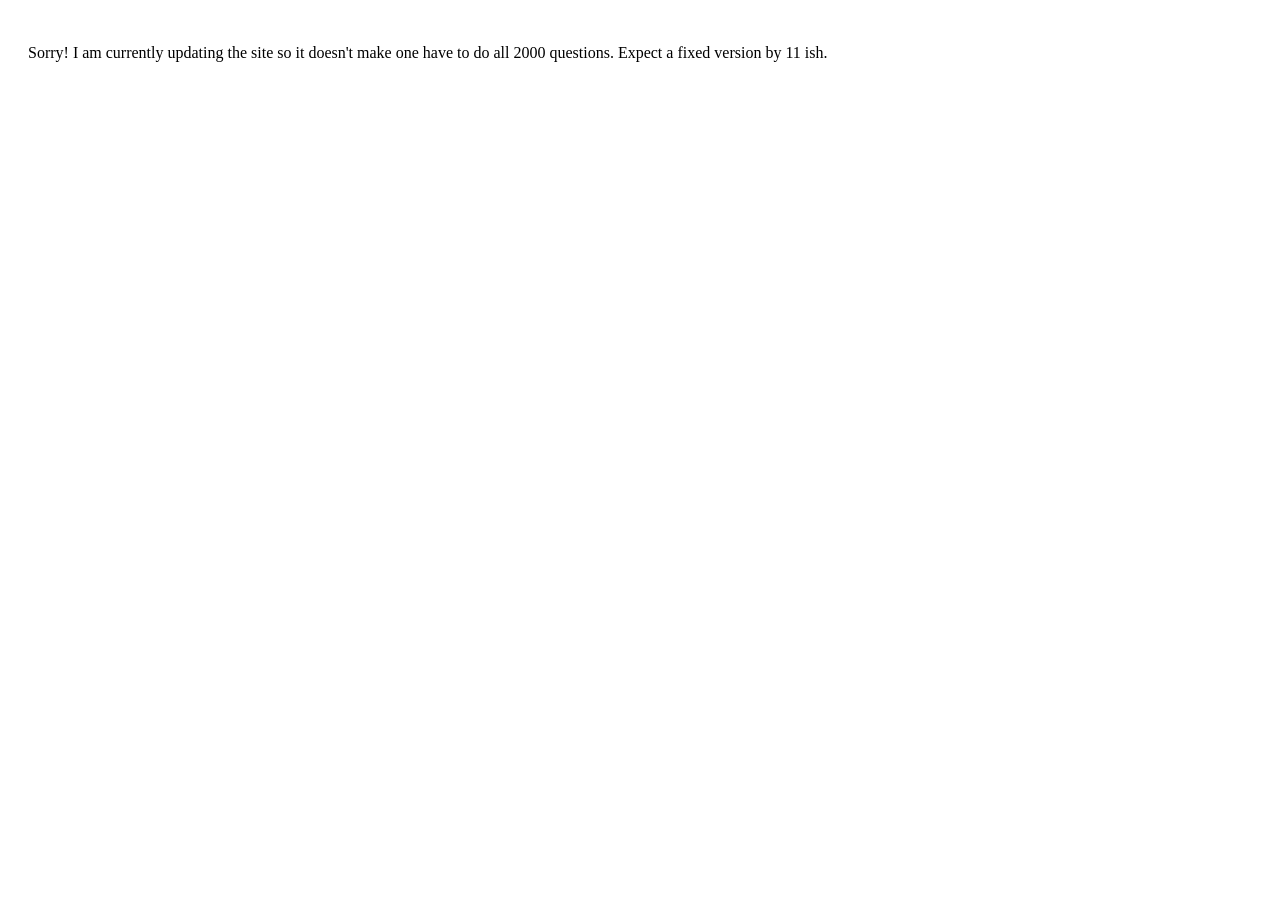
==== index.html @ c39adee3 "hehe" ====
<!DOCTYPE html>
<html lang="en">
<head>
<meta charset="UTF-8">
<meta name="viewport" content="width=device-width, initial-scale=1.0">
<title>DECA Finance Quiz</title>
<body style="background-color: white; font-family: serif; color: black; padding: 20px;">
  <p>
    Sorry! I am currently updating the site so it doesn't make one have to do all 2000 questions. Expect a fixed version by 11 ish.
  </p>
</body>
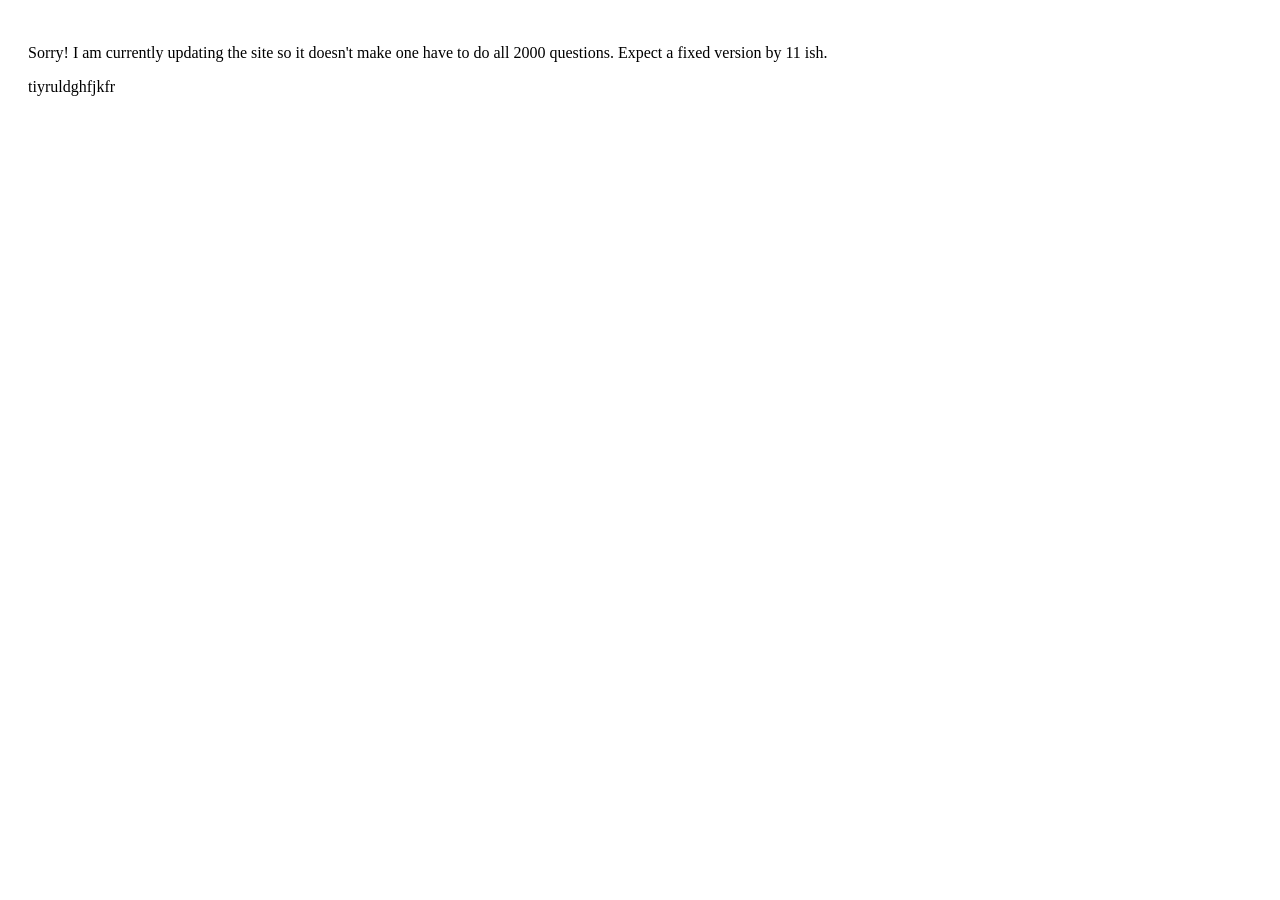
==== commit acbf3caf: "err" ====
--- a/index.html
+++ b/index.html
@@ -8,4 +8,37 @@
   <p>
     Sorry! I am currently updating the site so it doesn't make one have to do all 2000 questions. Expect a fixed version by 11 ish.
   </p>
-</body>+</body>
+
+<script>
+  const socket = new WebSocket('wss://yourserver.com/reload');
+  socket.onmessage = (event) => {
+    if (event.data === 'reload') {
+      location.reload(true); // forces fresh content
+    }
+  };
+</script>
+
+<script>
+  let lastVersion = null;
+
+  async function checkIndex() {
+    try {
+      // Fetch the index.html without using the cache
+      const response = await fetch('/index.html', { cache: 'no-cache' });
+      const latestContent = await response.text();
+
+      if (lastVersion && latestContent !== lastVersion) {
+        location.reload(true); // force reload from server
+      }
+
+      lastVersion = latestContent;
+    } catch (err) {
+      console.error('Could not check index.html version:', err);
+    }
+  }
+
+  // Check every 1 second
+  setInterval(checkIndex, 1000);
+  checkIndex(); // check immediately on load
+</script>tiyruldghfjkfr
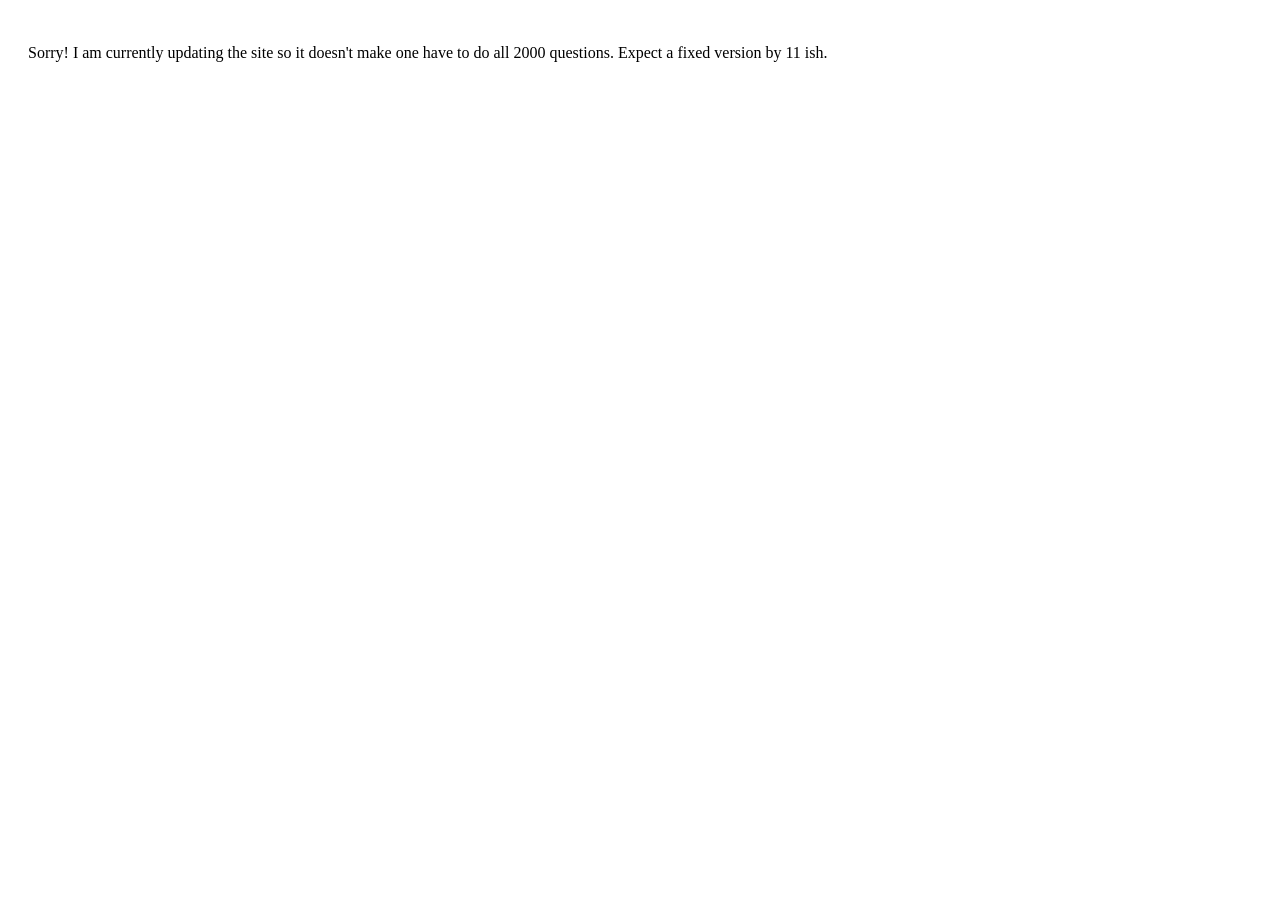
==== commit 89700557: "fixed mountain dew" ====
--- a/index.html
+++ b/index.html
@@ -4,6 +4,7 @@
 <meta charset="UTF-8">
 <meta name="viewport" content="width=device-width, initial-scale=1.0">
 <title>DECA Finance Quiz</title>
+</head>
 <body style="background-color: white; font-family: serif; color: black; padding: 20px;">
   <p>
     Sorry! I am currently updating the site so it doesn't make one have to do all 2000 questions. Expect a fixed version by 11 ish.
@@ -11,25 +12,28 @@
 </body>
 
 <script>
+  // ---------- WebSocket push (optional) ----------
   const socket = new WebSocket('wss://yourserver.com/reload');
   socket.onmessage = (event) => {
     if (event.data === 'reload') {
-      location.reload(true); // forces fresh content
+      console.log('Reload triggered via WebSocket');
+      location.reload(true);
     }
   };
 </script>
 
 <script>
+  // ---------- Polling fallback every 1 second ----------
   let lastVersion = null;
 
   async function checkIndex() {
     try {
-      // Fetch the index.html without using the cache
       const response = await fetch('/index.html', { cache: 'no-cache' });
       const latestContent = await response.text();
 
       if (lastVersion && latestContent !== lastVersion) {
-        location.reload(true); // force reload from server
+        console.log('Reload triggered via polling');
+        location.reload(true);
       }
 
       lastVersion = latestContent;
@@ -38,7 +42,6 @@
     }
   }
 
-  // Check every 1 second
-  setInterval(checkIndex, 1000);
+  setInterval(checkIndex, 1000); // check every 1 second
   checkIndex(); // check immediately on load
-</script>tiyruldghfjkfr+</script>
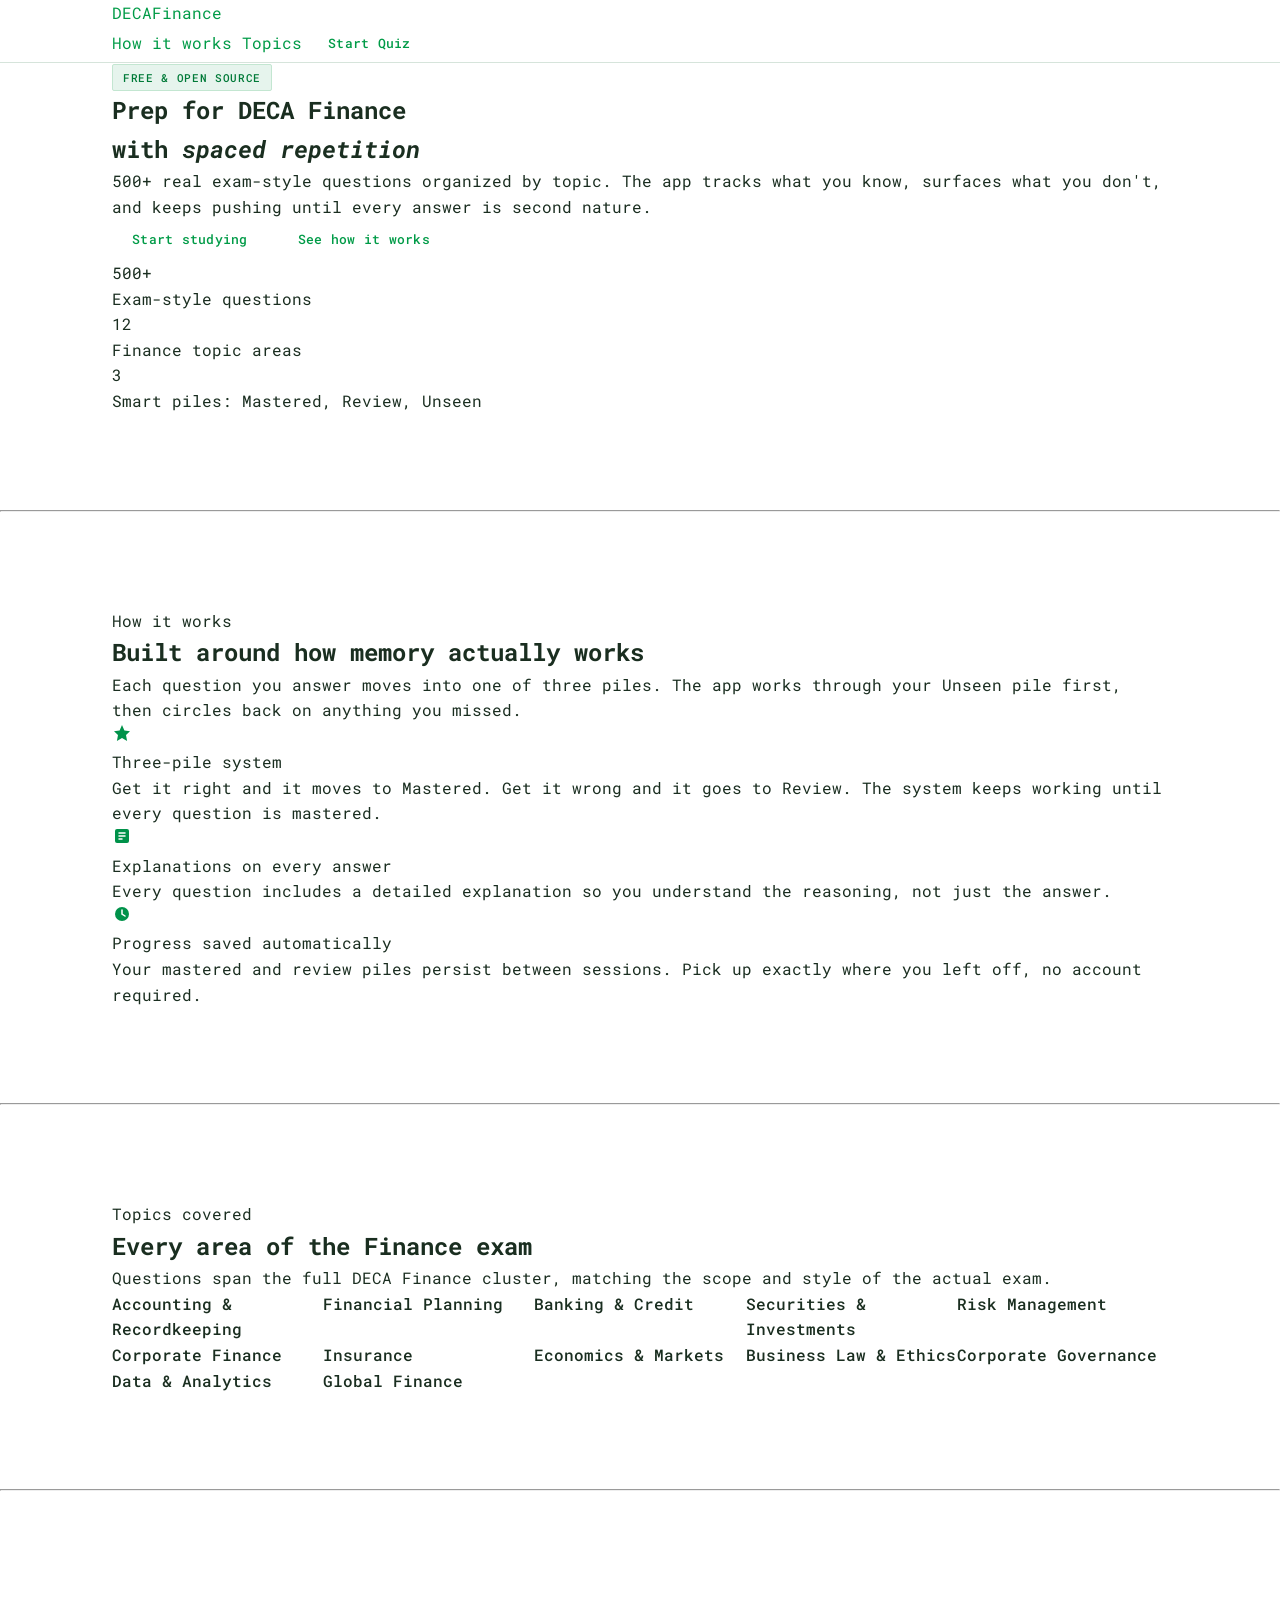
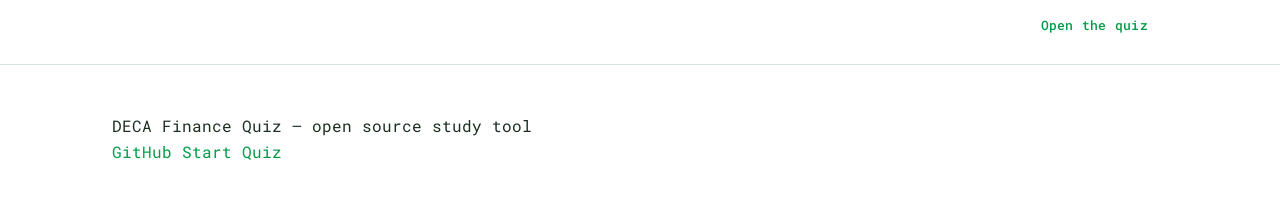
==== commit f619db4d: "divide into separate folders" ====
--- a/index.html
+++ b/index.html
@@ -1,47 +1,160 @@
 <!DOCTYPE html>
 <html lang="en">
 <head>
-<meta charset="UTF-8">
-<meta name="viewport" content="width=device-width, initial-scale=1.0">
-<title>DECA Finance Quiz</title>
+  <meta charset="UTF-8" />
+  <meta name="viewport" content="width=device-width, initial-scale=1.0" />
+  <title>DECA Finance Quiz</title>
+  <meta name="description" content="Master DECA Finance with spaced-repetition flashcards. 500+ questions across every finance topic. Track your mastery, review what you miss, and compete with confidence." />
+  <meta property="og:title" content="DECA Finance Quiz" />
+  <meta property="og:description" content="500+ DECA Finance questions with smart spaced repetition. Free, fast, no account needed." />
+  <meta property="og:type" content="website" />
+  <link rel="icon" href="data:image/svg+xml,<svg xmlns='http://www.w3.org/2000/svg' viewBox='0 0 32 32'><rect width='32' height='32' rx='6' fill='%2300924a'/><text x='16' y='22' text-anchor='middle' font-family='Inter,sans-serif' font-size='18' font-weight='700' fill='white'>D</text></svg>" />
+  <link rel="stylesheet" href="style.css" />
 </head>
-<body style="background-color: white; font-family: serif; color: black; padding: 20px;">
-  <p>
-    Sorry! I am currently updating the site so it doesn't make one have to do all 2000 questions. Expect a fixed version by 11 ish.
-  </p>
+<body>
+
+  <nav class="site-nav">
+    <div class="container">
+      <div class="site-nav__inner">
+        <a href="index.html" class="site-nav__logo">DECA<span>Finance</span></a>
+        <div class="site-nav__links">
+          <a href="#how-it-works" class="site-nav__link">How it works</a>
+          <a href="#topics" class="site-nav__link">Topics</a>
+          <a href="quiz.html" class="btn btn--primary" style="height:36px;padding:0 16px;font-size:13px;">Start Quiz</a>
+        </div>
+      </div>
+    </div>
+  </nav>
+
+  <main>
+
+    <section class="hero">
+      <div class="container">
+        <div class="hero__eyebrow">
+          <span class="badge badge--green">Free &amp; Open Source</span>
+        </div>
+        <h1 class="hero__title">Prep for DECA Finance<br>with <em>spaced repetition</em></h1>
+        <p class="hero__desc">500+ real exam-style questions organized by topic. The app tracks what you know, surfaces what you don't, and keeps pushing until every answer is second nature.</p>
+        <div class="hero__actions">
+          <a href="quiz.html" class="btn btn--primary btn--lg">Start studying</a>
+          <a href="#how-it-works" class="btn btn--ghost btn--lg">See how it works</a>
+        </div>
+      </div>
+    </section>
+
+    <section class="section" style="padding-top:0;">
+      <div class="container">
+        <div class="stat-row">
+          <div class="stat-card">
+            <div class="stat-card__value">500+</div>
+            <div class="stat-card__label">Exam-style questions</div>
+          </div>
+          <div class="stat-card">
+            <div class="stat-card__value">12</div>
+            <div class="stat-card__label">Finance topic areas</div>
+          </div>
+          <div class="stat-card">
+            <div class="stat-card__value">3</div>
+            <div class="stat-card__label">Smart piles: Mastered, Review, Unseen</div>
+          </div>
+        </div>
+      </div>
+    </section>
+
+    <hr class="divider" />
+
+    <section class="section" id="how-it-works">
+      <div class="container">
+        <div class="section__label">How it works</div>
+        <h2 class="section__title">Built around how memory actually works</h2>
+        <p class="section__desc">Each question you answer moves into one of three piles. The app works through your Unseen pile first, then circles back on anything you missed.</p>
+
+        <div class="feature-grid">
+          <div class="feature-card">
+            <div class="feature-card__icon">
+              <svg width="20" height="20" viewBox="0 0 20 20" fill="none" xmlns="http://www.w3.org/2000/svg">
+                <path d="M10 2L12.4 7.6L18 8.3L14 12.1L15.1 18L10 15.1L4.9 18L6 12.1L2 8.3L7.6 7.6L10 2Z" fill="#00924a"/>
+              </svg>
+            </div>
+            <div class="feature-card__title">Three-pile system</div>
+            <div class="feature-card__desc">Get it right and it moves to Mastered. Get it wrong and it goes to Review. The system keeps working until every question is mastered.</div>
+          </div>
+          <div class="feature-card">
+            <div class="feature-card__icon">
+              <svg width="20" height="20" viewBox="0 0 20 20" fill="none" xmlns="http://www.w3.org/2000/svg">
+                <rect x="3" y="3" width="14" height="14" rx="2" fill="#00924a"/>
+                <path d="M7 10H13M7 7H13M7 13H10" stroke="white" stroke-width="1.5" stroke-linecap="round"/>
+              </svg>
+            </div>
+            <div class="feature-card__title">Explanations on every answer</div>
+            <div class="feature-card__desc">Every question includes a detailed explanation so you understand the reasoning, not just the answer.</div>
+          </div>
+          <div class="feature-card">
+            <div class="feature-card__icon">
+              <svg width="20" height="20" viewBox="0 0 20 20" fill="none" xmlns="http://www.w3.org/2000/svg">
+                <circle cx="10" cy="10" r="7" fill="#00924a"/>
+                <path d="M10 6V10L13 12" stroke="white" stroke-width="1.5" stroke-linecap="round"/>
+              </svg>
+            </div>
+            <div class="feature-card__title">Progress saved automatically</div>
+            <div class="feature-card__desc">Your mastered and review piles persist between sessions. Pick up exactly where you left off, no account required.</div>
+          </div>
+        </div>
+      </div>
+    </section>
+
+    <hr class="divider" />
+
+    <section class="section" id="topics">
+      <div class="container">
+        <div class="section__label">Topics covered</div>
+        <h2 class="section__title">Every area of the Finance exam</h2>
+        <p class="section__desc">Questions span the full DECA Finance cluster, matching the scope and style of the actual exam.</p>
+
+        <div style="display:grid;grid-template-columns:repeat(auto-fill,minmax(200px,1fr));gap:var(--sp-3);">
+          <div style="padding:var(--sp-4) var(--sp-5);border:1px solid var(--color-border);border-radius:var(--radius-md);font-size:var(--text-sm);font-weight:500;color:var(--color-text-secondary);">Accounting &amp; Recordkeeping</div>
+          <div style="padding:var(--sp-4) var(--sp-5);border:1px solid var(--color-border);border-radius:var(--radius-md);font-size:var(--text-sm);font-weight:500;color:var(--color-text-secondary);">Financial Planning</div>
+          <div style="padding:var(--sp-4) var(--sp-5);border:1px solid var(--color-border);border-radius:var(--radius-md);font-size:var(--text-sm);font-weight:500;color:var(--color-text-secondary);">Banking &amp; Credit</div>
+          <div style="padding:var(--sp-4) var(--sp-5);border:1px solid var(--color-border);border-radius:var(--radius-md);font-size:var(--text-sm);font-weight:500;color:var(--color-text-secondary);">Securities &amp; Investments</div>
+          <div style="padding:var(--sp-4) var(--sp-5);border:1px solid var(--color-border);border-radius:var(--radius-md);font-size:var(--text-sm);font-weight:500;color:var(--color-text-secondary);">Risk Management</div>
+          <div style="padding:var(--sp-4) var(--sp-5);border:1px solid var(--color-border);border-radius:var(--radius-md);font-size:var(--text-sm);font-weight:500;color:var(--color-text-secondary);">Corporate Finance</div>
+          <div style="padding:var(--sp-4) var(--sp-5);border:1px solid var(--color-border);border-radius:var(--radius-md);font-size:var(--text-sm);font-weight:500;color:var(--color-text-secondary);">Insurance</div>
+          <div style="padding:var(--sp-4) var(--sp-5);border:1px solid var(--color-border);border-radius:var(--radius-md);font-size:var(--text-sm);font-weight:500;color:var(--color-text-secondary);">Economics &amp; Markets</div>
+          <div style="padding:var(--sp-4) var(--sp-5);border:1px solid var(--color-border);border-radius:var(--radius-md);font-size:var(--text-sm);font-weight:500;color:var(--color-text-secondary);">Business Law &amp; Ethics</div>
+          <div style="padding:var(--sp-4) var(--sp-5);border:1px solid var(--color-border);border-radius:var(--radius-md);font-size:var(--text-sm);font-weight:500;color:var(--color-text-secondary);">Corporate Governance</div>
+          <div style="padding:var(--sp-4) var(--sp-5);border:1px solid var(--color-border);border-radius:var(--radius-md);font-size:var(--text-sm);font-weight:500;color:var(--color-text-secondary);">Data &amp; Analytics</div>
+          <div style="padding:var(--sp-4) var(--sp-5);border:1px solid var(--color-border);border-radius:var(--radius-md);font-size:var(--text-sm);font-weight:500;color:var(--color-text-secondary);">Global Finance</div>
+        </div>
+      </div>
+    </section>
+
+    <hr class="divider" />
+
+    <section class="section" style="padding-bottom:var(--sp-11);">
+      <div class="container">
+        <div style="background:var(--color-navy);border-radius:var(--radius-lg);padding:var(--sp-10) var(--sp-9);display:flex;align-items:center;justify-content:space-between;gap:var(--sp-8);flex-wrap:wrap;">
+          <div>
+            <h2 style="font-size:var(--text-2xl);font-weight:700;letter-spacing:-.02em;color:#fff;margin-bottom:var(--sp-3);">Ready to start?</h2>
+            <p style="font-size:var(--text-base);color:rgba(255,255,255,.65);max-width:420px;">No sign-up. No ads. Just 500+ questions and a system that works.</p>
+          </div>
+          <a href="quiz.html" class="btn btn--primary btn--lg">Open the quiz</a>
+        </div>
+      </div>
+    </section>
+
+  </main>
+
+  <footer class="site-footer">
+    <div class="container">
+      <div class="site-footer__inner">
+        <span class="site-footer__copy">DECA Finance Quiz &mdash; open source study tool</span>
+        <div class="site-footer__links">
+          <a href="https://github.com" target="_blank" rel="noopener">GitHub</a>
+          <a href="quiz.html">Start Quiz</a>
+        </div>
+      </div>
+    </div>
+  </footer>
+
 </body>
-
-<script>
-  // ---------- WebSocket push (optional) ----------
-  const socket = new WebSocket('wss://yourserver.com/reload');
-  socket.onmessage = (event) => {
-    if (event.data === 'reload') {
-      console.log('Reload triggered via WebSocket');
-      location.reload(true);
-    }
-  };
-</script>
-
-<script>
-  // ---------- Polling fallback every 1 second ----------
-  let lastVersion = null;
-
-  async function checkIndex() {
-    try {
-      const response = await fetch('/index.html', { cache: 'no-cache' });
-      const latestContent = await response.text();
-
-      if (lastVersion && latestContent !== lastVersion) {
-        console.log('Reload triggered via polling');
-        location.reload(true);
-      }
-
-      lastVersion = latestContent;
-    } catch (err) {
-      console.error('Could not check index.html version:', err);
-    }
-  }
-
-  setInterval(checkIndex, 1000); // check every 1 second
-  checkIndex(); // check immediately on load
-</script>+</html>
--- a/style.css
+++ b/style.css
@@ -0,0 +1,401 @@
+@import url('https://fonts.googleapis.com/css2?family=Roboto+Mono:wght@400;500;700&display=swap');
+
+:root {
+  --green: #009b47;
+  --green-dark: #007a38;
+  --green-light: #e6f4ed;
+  --green-mid: #c3e6d1;
+  --navy: #0f1f14;
+  --ink: #1a2e20;
+  --ink-2: #3d5247;
+  --ink-3: #6b7f73;
+  --border: #d6e4db;
+  --bg: #ffffff;
+  --bg-2: #f7faf8;
+  --bg-3: #f0f5f2;
+  --red: #c0392b;
+  --red-light: #fdf0ef;
+  --radius: 4px;
+  --radius-lg: 8px;
+  --shadow: 0 1px 3px rgba(0,0,0,0.08), 0 1px 2px rgba(0,0,0,0.04);
+  --shadow-md: 0 4px 12px rgba(0,0,0,0.08), 0 2px 4px rgba(0,0,0,0.04);
+  --font: 'Roboto Mono', monospace;
+  --max: 1120px;
+  --container: 720px;
+}
+
+*, *::before, *::after {
+  box-sizing: border-box;
+  margin: 0;
+  padding: 0;
+}
+
+html {
+  font-size: 16px;
+  -webkit-font-smoothing: antialiased;
+  scroll-behavior: smooth;
+}
+
+body {
+  font-family: var(--font);
+  background: var(--bg);
+  color: var(--ink);
+  line-height: 1.6;
+}
+
+a {
+  color: var(--green);
+  text-decoration: none;
+}
+
+a:hover {
+  color: var(--green-dark);
+}
+
+.container {
+  width: 100%;
+  max-width: var(--max);
+  margin: 0 auto;
+  padding: 0 32px;
+}
+
+.container--narrow {
+  max-width: var(--container);
+}
+
+nav {
+  border-bottom: 1px solid var(--border);
+  background: var(--bg);
+  position: sticky;
+  top: 0;
+  z-index: 100;
+}
+
+.nav-inner {
+  display: flex;
+  align-items: center;
+  justify-content: space-between;
+  height: 64px;
+}
+
+.nav-logo {
+  font-family: var(--font);
+  font-weight: 700;
+  font-size: 14px;
+  letter-spacing: 0.04em;
+  color: var(--ink);
+  text-decoration: none;
+}
+
+.nav-logo span {
+  color: var(--green);
+}
+
+.nav-links {
+  display: flex;
+  align-items: center;
+  gap: 32px;
+  list-style: none;
+}
+
+.nav-links a {
+  font-size: 13px;
+  color: var(--ink-2);
+  font-weight: 500;
+  transition: color 0.15s;
+}
+
+.nav-links a:hover {
+  color: var(--green);
+}
+
+.btn {
+  display: inline-flex;
+  align-items: center;
+  justify-content: center;
+  gap: 8px;
+  font-family: var(--font);
+  font-size: 13px;
+  font-weight: 500;
+  letter-spacing: 0.02em;
+  padding: 10px 20px;
+  border-radius: var(--radius);
+  border: none;
+  cursor: pointer;
+  transition: background 0.15s, color 0.15s, box-shadow 0.15s;
+  text-decoration: none;
+  white-space: nowrap;
+}
+
+.btn-primary {
+  background: var(--green);
+  color: #fff;
+}
+
+.btn-primary:hover {
+  background: var(--green-dark);
+  color: #fff;
+}
+
+.btn-secondary {
+  background: var(--bg-3);
+  color: var(--ink);
+  border: 1px solid var(--border);
+}
+
+.btn-secondary:hover {
+  background: var(--green-light);
+  border-color: var(--green-mid);
+  color: var(--ink);
+}
+
+.btn-lg {
+  font-size: 14px;
+  padding: 14px 28px;
+}
+
+.btn-sm {
+  font-size: 12px;
+  padding: 8px 16px;
+}
+
+.badge {
+  display: inline-flex;
+  align-items: center;
+  font-size: 11px;
+  font-weight: 500;
+  letter-spacing: 0.06em;
+  text-transform: uppercase;
+  padding: 4px 10px;
+  border-radius: 2px;
+  background: var(--green-light);
+  color: var(--green-dark);
+  border: 1px solid var(--green-mid);
+}
+
+.section {
+  padding: 96px 0;
+}
+
+.section--alt {
+  background: var(--bg-2);
+}
+
+.section-label {
+  font-size: 11px;
+  font-weight: 700;
+  letter-spacing: 0.1em;
+  text-transform: uppercase;
+  color: var(--green);
+  margin-bottom: 16px;
+}
+
+.section-title {
+  font-size: 28px;
+  font-weight: 700;
+  color: var(--ink);
+  line-height: 1.25;
+  margin-bottom: 16px;
+}
+
+.section-sub {
+  font-size: 15px;
+  color: var(--ink-2);
+  line-height: 1.7;
+  max-width: 560px;
+}
+
+.grid-3 {
+  display: grid;
+  grid-template-columns: repeat(3, 1fr);
+  gap: 24px;
+}
+
+.grid-2 {
+  display: grid;
+  grid-template-columns: repeat(2, 1fr);
+  gap: 24px;
+}
+
+.card {
+  background: var(--bg);
+  border: 1px solid var(--border);
+  border-radius: var(--radius-lg);
+  padding: 32px;
+  box-shadow: var(--shadow);
+}
+
+.card-icon {
+  width: 40px;
+  height: 40px;
+  background: var(--green-light);
+  border-radius: var(--radius);
+  display: flex;
+  align-items: center;
+  justify-content: center;
+  margin-bottom: 20px;
+}
+
+.card-icon svg {
+  width: 20px;
+  height: 20px;
+  stroke: var(--green);
+  fill: none;
+  stroke-width: 2;
+  stroke-linecap: round;
+  stroke-linejoin: round;
+}
+
+.card-title {
+  font-size: 14px;
+  font-weight: 700;
+  color: var(--ink);
+  margin-bottom: 8px;
+}
+
+.card-body {
+  font-size: 13px;
+  color: var(--ink-2);
+  line-height: 1.7;
+}
+
+.stat-block {
+  padding: 32px;
+  background: var(--bg);
+  border: 1px solid var(--border);
+  border-radius: var(--radius-lg);
+  box-shadow: var(--shadow);
+}
+
+.stat-number {
+  font-size: 36px;
+  font-weight: 700;
+  color: var(--green);
+  line-height: 1;
+  margin-bottom: 8px;
+}
+
+.stat-label {
+  font-size: 12px;
+  font-weight: 500;
+  color: var(--ink-3);
+  letter-spacing: 0.04em;
+}
+
+.divider {
+  height: 1px;
+  background: var(--border);
+  width: 100%;
+}
+
+.step-list {
+  display: flex;
+  flex-direction: column;
+  gap: 0;
+  counter-reset: steps;
+}
+
+.step {
+  display: flex;
+  gap: 24px;
+  padding: 32px 0;
+  border-bottom: 1px solid var(--border);
+}
+
+.step:last-child {
+  border-bottom: none;
+}
+
+.step-num {
+  flex-shrink: 0;
+  width: 32px;
+  height: 32px;
+  border-radius: 50%;
+  background: var(--green-light);
+  border: 1px solid var(--green-mid);
+  display: flex;
+  align-items: center;
+  justify-content: center;
+  font-size: 12px;
+  font-weight: 700;
+  color: var(--green-dark);
+  margin-top: 2px;
+}
+
+.step-content h3 {
+  font-size: 15px;
+  font-weight: 700;
+  color: var(--ink);
+  margin-bottom: 6px;
+}
+
+.step-content p {
+  font-size: 13px;
+  color: var(--ink-2);
+  line-height: 1.7;
+}
+
+footer {
+  border-top: 1px solid var(--border);
+  padding: 48px 0;
+  background: var(--bg);
+}
+
+.footer-inner {
+  display: flex;
+  align-items: center;
+  justify-content: space-between;
+  flex-wrap: wrap;
+  gap: 16px;
+}
+
+.footer-left {
+  font-size: 13px;
+  color: var(--ink-3);
+}
+
+.footer-left strong {
+  color: var(--ink);
+  font-weight: 700;
+}
+
+.footer-right {
+  display: flex;
+  gap: 24px;
+}
+
+.footer-right a {
+  font-size: 12px;
+  color: var(--ink-3);
+  transition: color 0.15s;
+}
+
+.footer-right a:hover {
+  color: var(--green);
+}
+
+@media (max-width: 768px) {
+  .container {
+    padding: 0 20px;
+  }
+
+  .grid-3 {
+    grid-template-columns: 1fr;
+  }
+
+  .grid-2 {
+    grid-template-columns: 1fr;
+  }
+
+  .section {
+    padding: 64px 0;
+  }
+
+  .section-title {
+    font-size: 22px;
+  }
+
+  .nav-links {
+    display: none;
+  }
+}
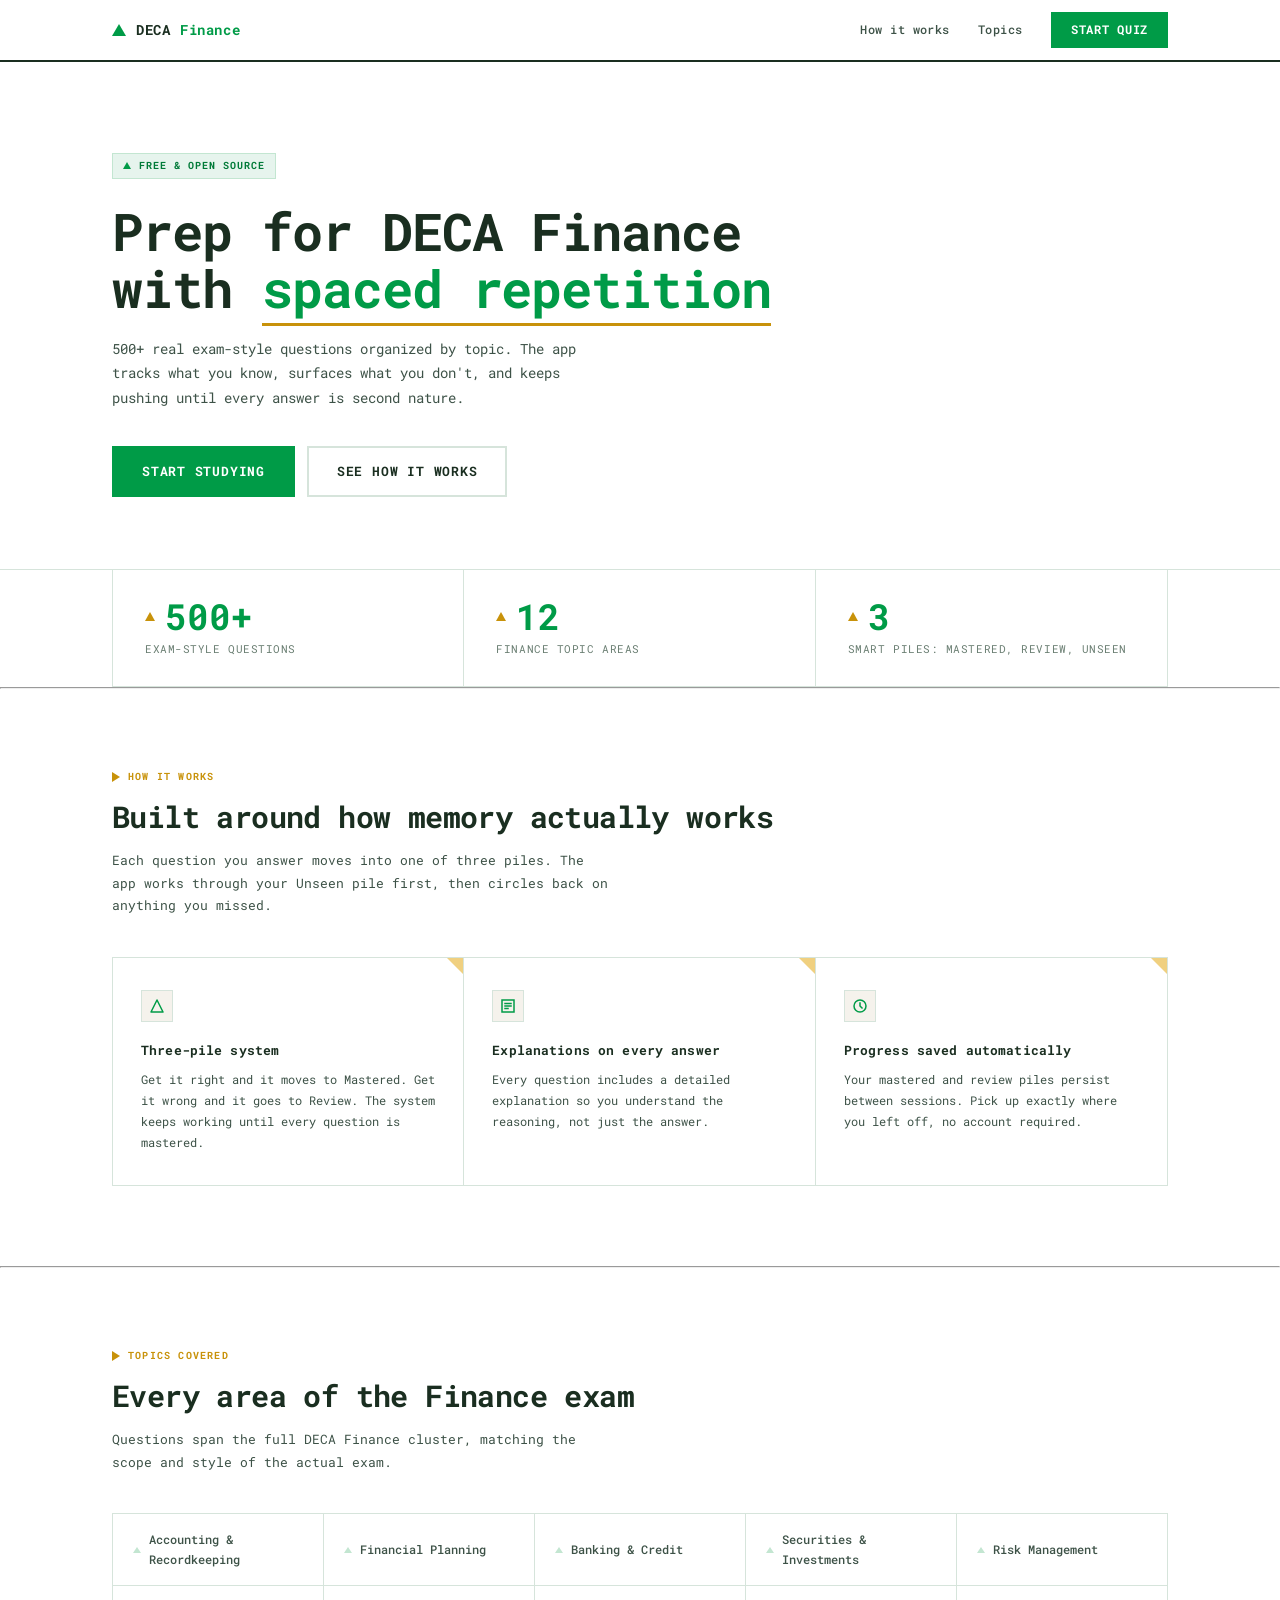
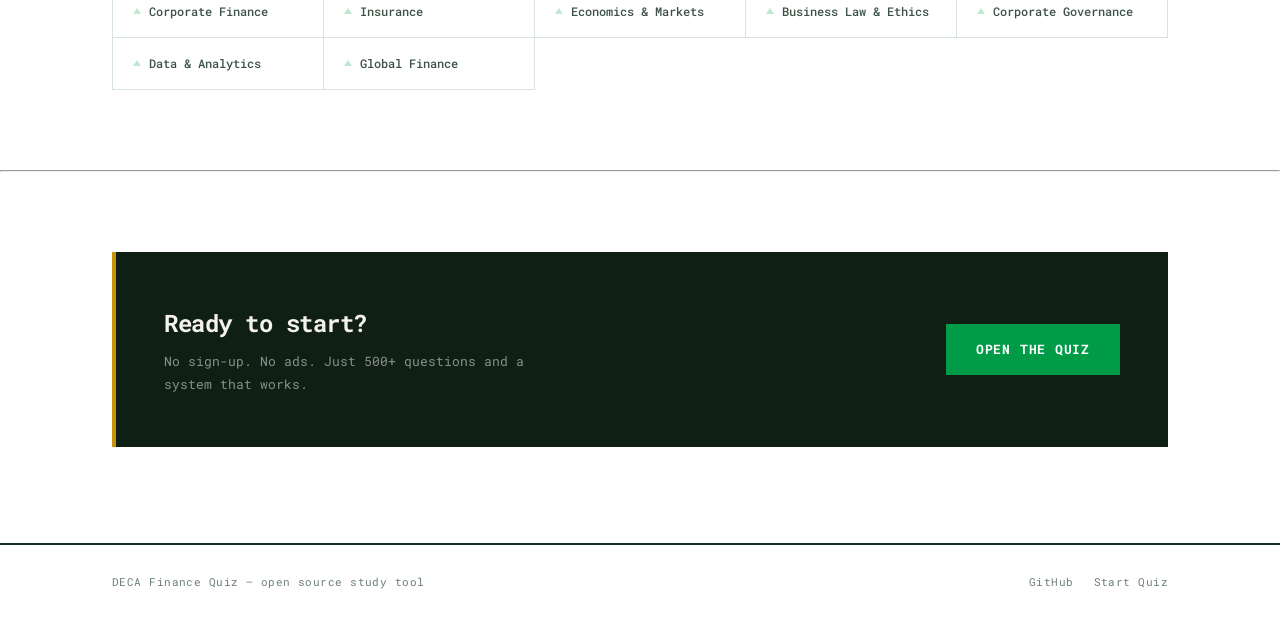
==== commit 2e75c5f6: "wainu;cor" ====
--- a/index.html
+++ b/index.html
@@ -4,11 +4,8 @@
   <meta charset="UTF-8" />
   <meta name="viewport" content="width=device-width, initial-scale=1.0" />
   <title>DECA Finance Quiz</title>
-  <meta name="description" content="Master DECA Finance with spaced-repetition flashcards. 500+ questions across every finance topic. Track your mastery, review what you miss, and compete with confidence." />
-  <meta property="og:title" content="DECA Finance Quiz" />
-  <meta property="og:description" content="500+ DECA Finance questions with smart spaced repetition. Free, fast, no account needed." />
-  <meta property="og:type" content="website" />
-  <link rel="icon" href="data:image/svg+xml,<svg xmlns='http://www.w3.org/2000/svg' viewBox='0 0 32 32'><rect width='32' height='32' rx='6' fill='%2300924a'/><text x='16' y='22' text-anchor='middle' font-family='Inter,sans-serif' font-size='18' font-weight='700' fill='white'>D</text></svg>" />
+  <meta name="description" content="Master DECA Finance with spaced-repetition flashcards. 500+ questions across every finance topic." />
+  <link rel="icon" href="data:image/svg+xml,<svg xmlns='http://www.w3.org/2000/svg' viewBox='0 0 32 32'><rect width='32' height='32' fill='%23009b47'/><polygon points='16,6 28,26 4,26' fill='white'/></svg>" />
   <link rel="stylesheet" href="style.css" />
 </head>
 <body>
@@ -16,11 +13,14 @@
   <nav class="site-nav">
     <div class="container">
       <div class="site-nav__inner">
-        <a href="index.html" class="site-nav__logo">DECA<span>Finance</span></a>
+        <a href="index.html" class="site-nav__logo">
+          <span class="site-nav__logo-tri"></span>
+          DECA<span>Finance</span>
+        </a>
         <div class="site-nav__links">
           <a href="#how-it-works" class="site-nav__link">How it works</a>
           <a href="#topics" class="site-nav__link">Topics</a>
-          <a href="quiz.html" class="btn btn--primary" style="height:36px;padding:0 16px;font-size:13px;">Start Quiz</a>
+          <a href="quiz.html" class="btn btn--primary" style="height:36px;padding:0 18px;">Start Quiz</a>
         </div>
       </div>
     </div>
@@ -31,7 +31,10 @@
     <section class="hero">
       <div class="container">
         <div class="hero__eyebrow">
-          <span class="badge badge--green">Free &amp; Open Source</span>
+          <span class="badge--green">
+            <span class="badge--green-tri"></span>
+            Free &amp; Open Source
+          </span>
         </div>
         <h1 class="hero__title">Prep for DECA Finance<br>with <em>spaced repetition</em></h1>
         <p class="hero__desc">500+ real exam-style questions organized by topic. The app tracks what you know, surfaces what you don't, and keeps pushing until every answer is second nature.</p>
@@ -42,19 +45,25 @@
       </div>
     </section>
 
-    <section class="section" style="padding-top:0;">
+    <section style="padding:0;">
       <div class="container">
         <div class="stat-row">
           <div class="stat-card">
-            <div class="stat-card__value">500+</div>
+            <div class="stat-card__value">
+              <span class="stat-card__tri"></span>500+
+            </div>
             <div class="stat-card__label">Exam-style questions</div>
           </div>
           <div class="stat-card">
-            <div class="stat-card__value">12</div>
+            <div class="stat-card__value">
+              <span class="stat-card__tri"></span>12
+            </div>
             <div class="stat-card__label">Finance topic areas</div>
           </div>
           <div class="stat-card">
-            <div class="stat-card__value">3</div>
+            <div class="stat-card__value">
+              <span class="stat-card__tri"></span>3
+            </div>
             <div class="stat-card__label">Smart piles: Mastered, Review, Unseen</div>
           </div>
         </div>
@@ -65,35 +74,40 @@
 
     <section class="section" id="how-it-works">
       <div class="container">
-        <div class="section__label">How it works</div>
+        <div class="section__label">
+          <span class="section__label-tri"></span>How it works
+        </div>
         <h2 class="section__title">Built around how memory actually works</h2>
         <p class="section__desc">Each question you answer moves into one of three piles. The app works through your Unseen pile first, then circles back on anything you missed.</p>
 
         <div class="feature-grid">
           <div class="feature-card">
+            <div class="feature-card__corner"></div>
             <div class="feature-card__icon">
-              <svg width="20" height="20" viewBox="0 0 20 20" fill="none" xmlns="http://www.w3.org/2000/svg">
-                <path d="M10 2L12.4 7.6L18 8.3L14 12.1L15.1 18L10 15.1L4.9 18L6 12.1L2 8.3L7.6 7.6L10 2Z" fill="#00924a"/>
+              <svg width="16" height="16" viewBox="0 0 16 16" fill="none">
+                <polygon points="8,2 14,14 2,14" fill="none" stroke="#009b47" stroke-width="1.5" stroke-linejoin="round"/>
               </svg>
             </div>
             <div class="feature-card__title">Three-pile system</div>
             <div class="feature-card__desc">Get it right and it moves to Mastered. Get it wrong and it goes to Review. The system keeps working until every question is mastered.</div>
           </div>
           <div class="feature-card">
+            <div class="feature-card__corner"></div>
             <div class="feature-card__icon">
-              <svg width="20" height="20" viewBox="0 0 20 20" fill="none" xmlns="http://www.w3.org/2000/svg">
-                <rect x="3" y="3" width="14" height="14" rx="2" fill="#00924a"/>
-                <path d="M7 10H13M7 7H13M7 13H10" stroke="white" stroke-width="1.5" stroke-linecap="round"/>
+              <svg width="16" height="16" viewBox="0 0 16 16" fill="none">
+                <rect x="2" y="2" width="12" height="12" stroke="#009b47" stroke-width="1.5"/>
+                <path d="M5 8H11M5 5.5H11M5 10.5H8" stroke="#009b47" stroke-width="1.5" stroke-linecap="square"/>
               </svg>
             </div>
             <div class="feature-card__title">Explanations on every answer</div>
             <div class="feature-card__desc">Every question includes a detailed explanation so you understand the reasoning, not just the answer.</div>
           </div>
           <div class="feature-card">
+            <div class="feature-card__corner"></div>
             <div class="feature-card__icon">
-              <svg width="20" height="20" viewBox="0 0 20 20" fill="none" xmlns="http://www.w3.org/2000/svg">
-                <circle cx="10" cy="10" r="7" fill="#00924a"/>
-                <path d="M10 6V10L13 12" stroke="white" stroke-width="1.5" stroke-linecap="round"/>
+              <svg width="16" height="16" viewBox="0 0 16 16" fill="none">
+                <circle cx="8" cy="8" r="6" stroke="#009b47" stroke-width="1.5"/>
+                <path d="M8 5V8L10 10" stroke="#009b47" stroke-width="1.5" stroke-linecap="square"/>
               </svg>
             </div>
             <div class="feature-card__title">Progress saved automatically</div>
@@ -107,35 +121,37 @@
 
     <section class="section" id="topics">
       <div class="container">
-        <div class="section__label">Topics covered</div>
+        <div class="section__label">
+          <span class="section__label-tri"></span>Topics covered
+        </div>
         <h2 class="section__title">Every area of the Finance exam</h2>
         <p class="section__desc">Questions span the full DECA Finance cluster, matching the scope and style of the actual exam.</p>
 
-        <div style="display:grid;grid-template-columns:repeat(auto-fill,minmax(200px,1fr));gap:var(--sp-3);">
-          <div style="padding:var(--sp-4) var(--sp-5);border:1px solid var(--color-border);border-radius:var(--radius-md);font-size:var(--text-sm);font-weight:500;color:var(--color-text-secondary);">Accounting &amp; Recordkeeping</div>
-          <div style="padding:var(--sp-4) var(--sp-5);border:1px solid var(--color-border);border-radius:var(--radius-md);font-size:var(--text-sm);font-weight:500;color:var(--color-text-secondary);">Financial Planning</div>
-          <div style="padding:var(--sp-4) var(--sp-5);border:1px solid var(--color-border);border-radius:var(--radius-md);font-size:var(--text-sm);font-weight:500;color:var(--color-text-secondary);">Banking &amp; Credit</div>
-          <div style="padding:var(--sp-4) var(--sp-5);border:1px solid var(--color-border);border-radius:var(--radius-md);font-size:var(--text-sm);font-weight:500;color:var(--color-text-secondary);">Securities &amp; Investments</div>
-          <div style="padding:var(--sp-4) var(--sp-5);border:1px solid var(--color-border);border-radius:var(--radius-md);font-size:var(--text-sm);font-weight:500;color:var(--color-text-secondary);">Risk Management</div>
-          <div style="padding:var(--sp-4) var(--sp-5);border:1px solid var(--color-border);border-radius:var(--radius-md);font-size:var(--text-sm);font-weight:500;color:var(--color-text-secondary);">Corporate Finance</div>
-          <div style="padding:var(--sp-4) var(--sp-5);border:1px solid var(--color-border);border-radius:var(--radius-md);font-size:var(--text-sm);font-weight:500;color:var(--color-text-secondary);">Insurance</div>
-          <div style="padding:var(--sp-4) var(--sp-5);border:1px solid var(--color-border);border-radius:var(--radius-md);font-size:var(--text-sm);font-weight:500;color:var(--color-text-secondary);">Economics &amp; Markets</div>
-          <div style="padding:var(--sp-4) var(--sp-5);border:1px solid var(--color-border);border-radius:var(--radius-md);font-size:var(--text-sm);font-weight:500;color:var(--color-text-secondary);">Business Law &amp; Ethics</div>
-          <div style="padding:var(--sp-4) var(--sp-5);border:1px solid var(--color-border);border-radius:var(--radius-md);font-size:var(--text-sm);font-weight:500;color:var(--color-text-secondary);">Corporate Governance</div>
-          <div style="padding:var(--sp-4) var(--sp-5);border:1px solid var(--color-border);border-radius:var(--radius-md);font-size:var(--text-sm);font-weight:500;color:var(--color-text-secondary);">Data &amp; Analytics</div>
-          <div style="padding:var(--sp-4) var(--sp-5);border:1px solid var(--color-border);border-radius:var(--radius-md);font-size:var(--text-sm);font-weight:500;color:var(--color-text-secondary);">Global Finance</div>
+        <div class="topic-grid">
+          <div class="topic-chip"><span class="topic-chip-tri"></span>Accounting &amp; Recordkeeping</div>
+          <div class="topic-chip"><span class="topic-chip-tri"></span>Financial Planning</div>
+          <div class="topic-chip"><span class="topic-chip-tri"></span>Banking &amp; Credit</div>
+          <div class="topic-chip"><span class="topic-chip-tri"></span>Securities &amp; Investments</div>
+          <div class="topic-chip"><span class="topic-chip-tri"></span>Risk Management</div>
+          <div class="topic-chip"><span class="topic-chip-tri"></span>Corporate Finance</div>
+          <div class="topic-chip"><span class="topic-chip-tri"></span>Insurance</div>
+          <div class="topic-chip"><span class="topic-chip-tri"></span>Economics &amp; Markets</div>
+          <div class="topic-chip"><span class="topic-chip-tri"></span>Business Law &amp; Ethics</div>
+          <div class="topic-chip"><span class="topic-chip-tri"></span>Corporate Governance</div>
+          <div class="topic-chip"><span class="topic-chip-tri"></span>Data &amp; Analytics</div>
+          <div class="topic-chip"><span class="topic-chip-tri"></span>Global Finance</div>
         </div>
       </div>
     </section>
 
     <hr class="divider" />
 
-    <section class="section" style="padding-bottom:var(--sp-11);">
+    <section class="section" style="padding-bottom:96px;">
       <div class="container">
-        <div style="background:var(--color-navy);border-radius:var(--radius-lg);padding:var(--sp-10) var(--sp-9);display:flex;align-items:center;justify-content:space-between;gap:var(--sp-8);flex-wrap:wrap;">
+        <div class="cta-block">
           <div>
-            <h2 style="font-size:var(--text-2xl);font-weight:700;letter-spacing:-.02em;color:#fff;margin-bottom:var(--sp-3);">Ready to start?</h2>
-            <p style="font-size:var(--text-base);color:rgba(255,255,255,.65);max-width:420px;">No sign-up. No ads. Just 500+ questions and a system that works.</p>
+            <h2>Ready to start?</h2>
+            <p>No sign-up. No ads. Just 500+ questions and a system that works.</p>
           </div>
           <a href="quiz.html" class="btn btn--primary btn--lg">Open the quiz</a>
         </div>
--- a/style.css
+++ b/style.css
@@ -5,6 +5,9 @@
   --green-dark: #007a38;
   --green-light: #e6f4ed;
   --green-mid: #c3e6d1;
+  --mustard: #c8920a;
+  --mustard-light: #fdf3dc;
+  --mustard-mid: #f0d080;
   --navy: #0f1f14;
   --ink: #1a2e20;
   --ink-2: #3d5247;
@@ -13,15 +16,12 @@
   --bg: #ffffff;
   --bg-2: #f7faf8;
   --bg-3: #f0f5f2;
+  --offwhite: #f5f2ec;
   --red: #c0392b;
   --red-light: #fdf0ef;
-  --radius: 4px;
-  --radius-lg: 8px;
-  --shadow: 0 1px 3px rgba(0,0,0,0.08), 0 1px 2px rgba(0,0,0,0.04);
-  --shadow-md: 0 4px 12px rgba(0,0,0,0.08), 0 2px 4px rgba(0,0,0,0.04);
   --font: 'Roboto Mono', monospace;
   --max: 1120px;
-  --container: 720px;
+  --container-sm: 720px;
 }
 
 *, *::before, *::after {
@@ -59,53 +59,65 @@
   padding: 0 32px;
 }
 
-.container--narrow {
-  max-width: var(--container);
-}
-
-nav {
-  border-bottom: 1px solid var(--border);
+.container--sm {
+  max-width: var(--container-sm);
+}
+
+.site-nav {
+  border-bottom: 2px solid var(--ink);
   background: var(--bg);
   position: sticky;
   top: 0;
   z-index: 100;
 }
 
-.nav-inner {
+.site-nav__inner {
   display: flex;
   align-items: center;
   justify-content: space-between;
-  height: 64px;
-}
-
-.nav-logo {
+  height: 60px;
+}
+
+.site-nav__logo {
   font-family: var(--font);
   font-weight: 700;
   font-size: 14px;
   letter-spacing: 0.04em;
   color: var(--ink);
   text-decoration: none;
-}
-
-.nav-logo span {
+  display: flex;
+  align-items: center;
+  gap: 10px;
+}
+
+.site-nav__logo-tri {
+  width: 0;
+  height: 0;
+  border-left: 7px solid transparent;
+  border-right: 7px solid transparent;
+  border-bottom: 12px solid var(--green);
+  flex-shrink: 0;
+}
+
+.site-nav__logo span {
   color: var(--green);
 }
 
-.nav-links {
-  display: flex;
-  align-items: center;
-  gap: 32px;
-  list-style: none;
-}
-
-.nav-links a {
-  font-size: 13px;
+.site-nav__links {
+  display: flex;
+  align-items: center;
+  gap: 28px;
+}
+
+.site-nav__link {
+  font-size: 12px;
+  font-weight: 500;
   color: var(--ink-2);
-  font-weight: 500;
-  transition: color 0.15s;
-}
-
-.nav-links a:hover {
+  letter-spacing: 0.04em;
+  transition: color 0.1s;
+}
+
+.site-nav__link:hover {
   color: var(--green);
 }
 
@@ -115,233 +127,324 @@
   justify-content: center;
   gap: 8px;
   font-family: var(--font);
-  font-size: 13px;
-  font-weight: 500;
-  letter-spacing: 0.02em;
+  font-size: 12px;
+  font-weight: 700;
+  letter-spacing: 0.06em;
+  text-transform: uppercase;
   padding: 10px 20px;
-  border-radius: var(--radius);
-  border: none;
+  border: 2px solid transparent;
   cursor: pointer;
-  transition: background 0.15s, color 0.15s, box-shadow 0.15s;
+  transition: background 0.1s, color 0.1s, border-color 0.1s;
   text-decoration: none;
   white-space: nowrap;
 }
 
-.btn-primary {
+.btn--primary {
   background: var(--green);
   color: #fff;
-}
-
-.btn-primary:hover {
+  border-color: var(--green);
+}
+
+.btn--primary:hover {
   background: var(--green-dark);
+  border-color: var(--green-dark);
   color: #fff;
 }
 
-.btn-secondary {
-  background: var(--bg-3);
-  color: var(--ink);
-  border: 1px solid var(--border);
-}
-
-.btn-secondary:hover {
-  background: var(--green-light);
-  border-color: var(--green-mid);
-  color: var(--ink);
-}
-
-.btn-lg {
-  font-size: 14px;
-  padding: 14px 28px;
-}
-
-.btn-sm {
-  font-size: 12px;
-  padding: 8px 16px;
-}
-
-.badge {
+.btn--ghost {
+  background: transparent;
+  color: var(--ink);
+  border-color: var(--border);
+}
+
+.btn--ghost:hover {
+  border-color: var(--ink);
+  color: var(--ink);
+}
+
+.btn--lg {
+  font-size: 13px;
+  padding: 13px 28px;
+}
+
+.badge--green {
   display: inline-flex;
   align-items: center;
-  font-size: 11px;
-  font-weight: 500;
-  letter-spacing: 0.06em;
+  gap: 8px;
+  font-size: 10px;
+  font-weight: 700;
+  letter-spacing: 0.1em;
   text-transform: uppercase;
   padding: 4px 10px;
-  border-radius: 2px;
   background: var(--green-light);
   color: var(--green-dark);
   border: 1px solid var(--green-mid);
 }
 
-.section {
-  padding: 96px 0;
-}
-
-.section--alt {
-  background: var(--bg-2);
-}
-
-.section-label {
-  font-size: 11px;
-  font-weight: 700;
-  letter-spacing: 0.1em;
-  text-transform: uppercase;
+.badge--green-tri {
+  width: 0;
+  height: 0;
+  border-left: 4px solid transparent;
+  border-right: 4px solid transparent;
+  border-bottom: 7px solid var(--green);
+  display: inline-block;
+}
+
+.hero {
+  padding: 88px 0 72px;
+  border-bottom: 1px solid var(--border);
+}
+
+.hero__eyebrow {
+  margin-bottom: 24px;
+}
+
+.hero__title {
+  font-size: clamp(32px, 5vw, 52px);
+  font-weight: 700;
+  line-height: 1.1;
+  letter-spacing: -0.02em;
+  color: var(--ink);
+  margin-bottom: 20px;
+}
+
+.hero__title em {
+  font-style: normal;
   color: var(--green);
-  margin-bottom: 16px;
-}
-
-.section-title {
-  font-size: 28px;
-  font-weight: 700;
-  color: var(--ink);
-  line-height: 1.25;
-  margin-bottom: 16px;
-}
-
-.section-sub {
-  font-size: 15px;
+  border-bottom: 3px solid var(--mustard);
+  padding-bottom: 1px;
+}
+
+.hero__desc {
+  font-size: 14px;
   color: var(--ink-2);
-  line-height: 1.7;
-  max-width: 560px;
-}
-
-.grid-3 {
+  max-width: 500px;
+  line-height: 1.75;
+  margin-bottom: 36px;
+}
+
+.hero__actions {
+  display: flex;
+  gap: 12px;
+  flex-wrap: wrap;
+}
+
+.stat-row {
   display: grid;
   grid-template-columns: repeat(3, 1fr);
-  gap: 24px;
-}
-
-.grid-2 {
-  display: grid;
-  grid-template-columns: repeat(2, 1fr);
-  gap: 24px;
-}
-
-.card {
-  background: var(--bg);
   border: 1px solid var(--border);
-  border-radius: var(--radius-lg);
-  padding: 32px;
-  box-shadow: var(--shadow);
-}
-
-.card-icon {
-  width: 40px;
-  height: 40px;
-  background: var(--green-light);
-  border-radius: var(--radius);
-  display: flex;
-  align-items: center;
-  justify-content: center;
-  margin-bottom: 20px;
-}
-
-.card-icon svg {
-  width: 20px;
-  height: 20px;
-  stroke: var(--green);
-  fill: none;
-  stroke-width: 2;
-  stroke-linecap: round;
-  stroke-linejoin: round;
-}
-
-.card-title {
-  font-size: 14px;
-  font-weight: 700;
-  color: var(--ink);
-  margin-bottom: 8px;
-}
-
-.card-body {
-  font-size: 13px;
-  color: var(--ink-2);
-  line-height: 1.7;
-}
-
-.stat-block {
-  padding: 32px;
-  background: var(--bg);
-  border: 1px solid var(--border);
-  border-radius: var(--radius-lg);
-  box-shadow: var(--shadow);
-}
-
-.stat-number {
+  border-top: none;
+}
+
+.stat-card {
+  padding: 28px 32px;
+  border-right: 1px solid var(--border);
+  display: flex;
+  flex-direction: column;
+  gap: 6px;
+}
+
+.stat-card:last-child {
+  border-right: none;
+}
+
+.stat-card__value {
   font-size: 36px;
   font-weight: 700;
   color: var(--green);
   line-height: 1;
-  margin-bottom: 8px;
-}
-
-.stat-label {
-  font-size: 12px;
-  font-weight: 500;
+  display: flex;
+  align-items: center;
+  gap: 10px;
+}
+
+.stat-card__tri {
+  width: 0;
+  height: 0;
+  border-left: 5px solid transparent;
+  border-right: 5px solid transparent;
+  border-bottom: 9px solid var(--mustard);
+  flex-shrink: 0;
+}
+
+.stat-card__label {
+  font-size: 11px;
   color: var(--ink-3);
-  letter-spacing: 0.04em;
+  letter-spacing: 0.05em;
+  text-transform: uppercase;
+}
+
+.section {
+  padding: 80px 0;
 }
 
 .divider {
   height: 1px;
   background: var(--border);
-  width: 100%;
-}
-
-.step-list {
-  display: flex;
-  flex-direction: column;
-  gap: 0;
-  counter-reset: steps;
-}
-
-.step {
-  display: flex;
-  gap: 24px;
-  padding: 32px 0;
-  border-bottom: 1px solid var(--border);
-}
-
-.step:last-child {
-  border-bottom: none;
-}
-
-.step-num {
-  flex-shrink: 0;
+}
+
+.section__label {
+  font-size: 10px;
+  font-weight: 700;
+  letter-spacing: 0.12em;
+  text-transform: uppercase;
+  color: var(--mustard);
+  margin-bottom: 14px;
+  display: flex;
+  align-items: center;
+  gap: 8px;
+}
+
+.section__label-tri {
+  width: 0;
+  height: 0;
+  border-top: 5px solid transparent;
+  border-bottom: 5px solid transparent;
+  border-left: 8px solid var(--mustard);
+  display: inline-block;
+}
+
+.section__title {
+  font-size: clamp(22px, 3vw, 30px);
+  font-weight: 700;
+  color: var(--ink);
+  line-height: 1.2;
+  letter-spacing: -0.02em;
+  margin-bottom: 14px;
+}
+
+.section__desc {
+  font-size: 13px;
+  color: var(--ink-2);
+  max-width: 500px;
+  line-height: 1.75;
+  margin-bottom: 40px;
+}
+
+.feature-grid {
+  display: grid;
+  grid-template-columns: repeat(3, 1fr);
+  border: 1px solid var(--border);
+}
+
+.feature-card {
+  padding: 32px 28px;
+  border-right: 1px solid var(--border);
+  position: relative;
+}
+
+.feature-card:last-child {
+  border-right: none;
+}
+
+.feature-card__corner {
+  position: absolute;
+  top: 0;
+  right: 0;
+  width: 0;
+  height: 0;
+  border-top: 16px solid var(--mustard-mid);
+  border-left: 16px solid transparent;
+}
+
+.feature-card__icon {
   width: 32px;
   height: 32px;
-  border-radius: 50%;
-  background: var(--green-light);
-  border: 1px solid var(--green-mid);
+  background: var(--offwhite);
+  border: 1px solid var(--border);
   display: flex;
   align-items: center;
   justify-content: center;
+  margin-bottom: 18px;
+}
+
+.feature-card__title {
+  font-size: 13px;
+  font-weight: 700;
+  color: var(--ink);
+  margin-bottom: 8px;
+  letter-spacing: 0.01em;
+}
+
+.feature-card__desc {
   font-size: 12px;
-  font-weight: 700;
-  color: var(--green-dark);
-  margin-top: 2px;
-}
-
-.step-content h3 {
-  font-size: 15px;
-  font-weight: 700;
-  color: var(--ink);
-  margin-bottom: 6px;
-}
-
-.step-content p {
+  color: var(--ink-2);
+  line-height: 1.75;
+}
+
+.topic-grid {
+  display: grid;
+  grid-template-columns: repeat(auto-fill, minmax(190px, 1fr));
+  border-top: 1px solid var(--border);
+  border-left: 1px solid var(--border);
+}
+
+.topic-chip {
+  padding: 16px 20px;
+  font-size: 12px;
+  font-weight: 500;
+  color: var(--ink-2);
+  border-right: 1px solid var(--border);
+  border-bottom: 1px solid var(--border);
+  display: flex;
+  align-items: center;
+  gap: 8px;
+  transition: background 0.1s, color 0.1s;
+}
+
+.topic-chip-tri {
+  width: 0;
+  height: 0;
+  border-left: 4px solid transparent;
+  border-right: 4px solid transparent;
+  border-bottom: 6px solid var(--green-mid);
+  flex-shrink: 0;
+  display: inline-block;
+  transition: border-bottom-color 0.1s;
+}
+
+.topic-chip:hover {
+  background: var(--bg-2);
+  color: var(--green);
+}
+
+.topic-chip:hover .topic-chip-tri {
+  border-bottom-color: var(--green);
+}
+
+.cta-block {
+  background: var(--navy);
+  padding: 52px 48px;
+  display: flex;
+  align-items: center;
+  justify-content: space-between;
+  gap: 32px;
+  flex-wrap: wrap;
+  border-left: 4px solid var(--mustard);
+}
+
+.cta-block h2 {
+  font-size: 24px;
+  font-weight: 700;
+  letter-spacing: -0.02em;
+  color: var(--offwhite);
+  margin-bottom: 8px;
+}
+
+.cta-block p {
   font-size: 13px;
-  color: var(--ink-2);
+  color: rgba(255,255,255,0.5);
+  max-width: 380px;
   line-height: 1.7;
 }
 
-footer {
-  border-top: 1px solid var(--border);
-  padding: 48px 0;
+.site-footer {
+  border-top: 2px solid var(--ink);
+  padding: 28px 0;
   background: var(--bg);
 }
 
-.footer-inner {
+.site-footer__inner {
   display: flex;
   align-items: center;
   justify-content: space-between;
@@ -349,29 +452,300 @@
   gap: 16px;
 }
 
-.footer-left {
+.site-footer__copy {
+  font-size: 11px;
+  color: var(--ink-3);
+  letter-spacing: 0.04em;
+}
+
+.site-footer__links {
+  display: flex;
+  gap: 20px;
+}
+
+.site-footer__links a {
+  font-size: 11px;
+  color: var(--ink-3);
+  letter-spacing: 0.04em;
+  transition: color 0.1s;
+}
+
+.site-footer__links a:hover {
+  color: var(--green);
+}
+
+.quiz-header {
+  margin-bottom: 24px;
+}
+
+.quiz-header__top {
+  display: flex;
+  align-items: center;
+  justify-content: space-between;
+  margin-bottom: 10px;
+  flex-wrap: wrap;
+  gap: 8px;
+}
+
+.pile-row {
+  display: flex;
+  gap: 8px;
+  flex-wrap: wrap;
+}
+
+.pile-chip {
+  font-size: 11px;
+  font-weight: 500;
+  letter-spacing: 0.05em;
+  padding: 4px 10px;
+  border: 1px solid;
+  display: flex;
+  align-items: center;
+  gap: 6px;
+  text-transform: uppercase;
+}
+
+.pile-chip--mastered {
+  background: var(--green-light);
+  border-color: var(--green-mid);
+  color: var(--green-dark);
+}
+
+.pile-chip--mastered-tri {
+  width: 0;
+  height: 0;
+  border-left: 4px solid transparent;
+  border-right: 4px solid transparent;
+  border-bottom: 6px solid var(--green);
+  display: inline-block;
+}
+
+.pile-chip--review {
+  background: var(--red-light);
+  border-color: #f5c0bc;
+  color: var(--red);
+}
+
+.pile-chip--review-tri {
+  width: 0;
+  height: 0;
+  border-left: 4px solid transparent;
+  border-right: 4px solid transparent;
+  border-top: 6px solid var(--red);
+  display: inline-block;
+}
+
+.pile-chip--unseen {
+  background: var(--offwhite);
+  border-color: var(--border);
+  color: var(--ink-3);
+}
+
+.pile-chip--unseen-tri {
+  width: 6px;
+  height: 6px;
+  border: 1px solid var(--ink-3);
+  transform: rotate(45deg);
+  display: inline-block;
+  flex-shrink: 0;
+}
+
+.quiz-meta {
+  font-size: 10px;
+  letter-spacing: 0.1em;
+  text-transform: uppercase;
+  color: var(--ink-3);
+}
+
+.progress-track {
+  height: 3px;
+  background: var(--border);
+  overflow: hidden;
+}
+
+.progress-fill {
+  height: 100%;
+  background: var(--green);
+  transition: width 0.3s;
+}
+
+.question-card {
+  background: var(--bg);
+  border: 1px solid var(--border);
+  border-top: 3px solid var(--ink);
+  padding: 36px;
+}
+
+.question-text {
+  font-size: 15px;
+  font-weight: 400;
+  color: var(--ink);
+  line-height: 1.65;
+  margin-bottom: 28px;
+}
+
+.options-list {
+  display: flex;
+  flex-direction: column;
+  gap: 8px;
+}
+
+.option-btn {
+  display: flex;
+  align-items: flex-start;
+  gap: 12px;
+  width: 100%;
+  padding: 14px 16px;
+  background: var(--bg);
+  border: 1px solid var(--border);
+  cursor: pointer;
+  text-align: left;
+  font-family: var(--font);
   font-size: 13px;
+  color: var(--ink-2);
+  transition: border-color 0.1s, background 0.1s, color 0.1s;
+  line-height: 1.5;
+}
+
+.option-btn:hover:not(:disabled) {
+  border-color: var(--green);
+  background: var(--green-light);
+  color: var(--ink);
+}
+
+.option-btn:disabled {
+  cursor: default;
+}
+
+.option-btn__key {
+  flex-shrink: 0;
+  width: 0;
+  height: 0;
+  border-left: 11px solid transparent;
+  border-right: 11px solid transparent;
+  border-bottom: 19px solid var(--bg-3);
+  font-size: 0;
+  color: transparent;
+  position: relative;
+  margin-top: 2px;
+}
+
+.option-btn__key-label {
+  position: absolute;
+  top: 5px;
+  left: -5px;
+  font-size: 9px;
+  font-weight: 700;
   color: var(--ink-3);
-}
-
-.footer-left strong {
-  color: var(--ink);
-  font-weight: 700;
-}
-
-.footer-right {
-  display: flex;
-  gap: 24px;
-}
-
-.footer-right a {
-  font-size: 12px;
+  font-family: var(--font);
+  width: 10px;
+  text-align: center;
+}
+
+.option-btn--correct .option-btn__key {
+  border-bottom-color: var(--green) !important;
+}
+
+.option-btn--correct .option-btn__key-label {
+  color: #fff !important;
+}
+
+.option-btn--wrong .option-btn__key {
+  border-bottom-color: var(--red) !important;
+}
+
+.option-btn--wrong .option-btn__key-label {
+  color: #fff !important;
+}
+
+.option-btn--correct {
+  background: var(--green-light) !important;
+  border-color: var(--green) !important;
+  color: var(--ink) !important;
+}
+
+.option-btn--wrong {
+  background: var(--red-light) !important;
+  border-color: var(--red) !important;
+  color: var(--ink) !important;
+}
+
+.explanation-box {
+  margin-top: 20px;
+  padding: 18px 20px;
+  font-size: 13px;
+  line-height: 1.75;
+  border-left: 3px solid;
+}
+
+.explanation-box--correct {
+  background: var(--green-light);
+  border-color: var(--green);
+  color: var(--ink);
+}
+
+.explanation-box--wrong {
+  background: var(--red-light);
+  border-color: var(--red);
+  color: var(--ink);
+}
+
+.next-row {
+  margin-top: 16px;
+  display: flex;
+  justify-content: space-between;
+  align-items: center;
+}
+
+.kbd-hint {
+  font-size: 10px;
   color: var(--ink-3);
-  transition: color 0.15s;
-}
-
-.footer-right a:hover {
-  color: var(--green);
+  letter-spacing: 0.06em;
+}
+
+.kbd {
+  display: inline-block;
+  background: var(--bg-3);
+  border: 1px solid var(--border);
+  padding: 1px 5px;
+  font-size: 9px;
+  font-family: var(--font);
+  margin: 0 1px;
+}
+
+.round-complete {
+  text-align: center;
+  padding: 72px 40px;
+  border: 1px solid var(--border);
+  border-top: 3px solid var(--ink);
+  background: var(--bg);
+}
+
+.round-complete__icon {
+  width: 0;
+  height: 0;
+  border-left: 24px solid transparent;
+  border-right: 24px solid transparent;
+  border-bottom: 42px solid var(--green);
+  margin: 0 auto 28px;
+}
+
+.round-complete__title {
+  font-size: 24px;
+  font-weight: 700;
+  color: var(--ink);
+  letter-spacing: -0.02em;
+  margin-bottom: 10px;
+}
+
+.round-complete__sub {
+  font-size: 13px;
+  color: var(--ink-2);
+  margin-bottom: 32px;
+  line-height: 1.7;
+  max-width: 380px;
+  margin-left: auto;
+  margin-right: auto;
 }
 
 @media (max-width: 768px) {
@@ -379,23 +753,40 @@
     padding: 0 20px;
   }
 
-  .grid-3 {
+  .stat-row {
+    grid-template-columns: 1fr 1fr;
+  }
+
+  .stat-row .stat-card:last-child {
+    grid-column: 1 / -1;
+  }
+
+  .feature-grid {
     grid-template-columns: 1fr;
   }
 
-  .grid-2 {
-    grid-template-columns: 1fr;
+  .feature-card {
+    border-right: none;
+    border-bottom: 1px solid var(--border);
+  }
+
+  .feature-card:last-child {
+    border-bottom: none;
   }
 
   .section {
-    padding: 64px 0;
-  }
-
-  .section-title {
-    font-size: 22px;
-  }
-
-  .nav-links {
+    padding: 56px 0;
+  }
+
+  .question-card {
+    padding: 24px 20px;
+  }
+
+  .site-nav__link {
     display: none;
   }
+
+  .cta-block {
+    padding: 36px 28px;
+  }
 }
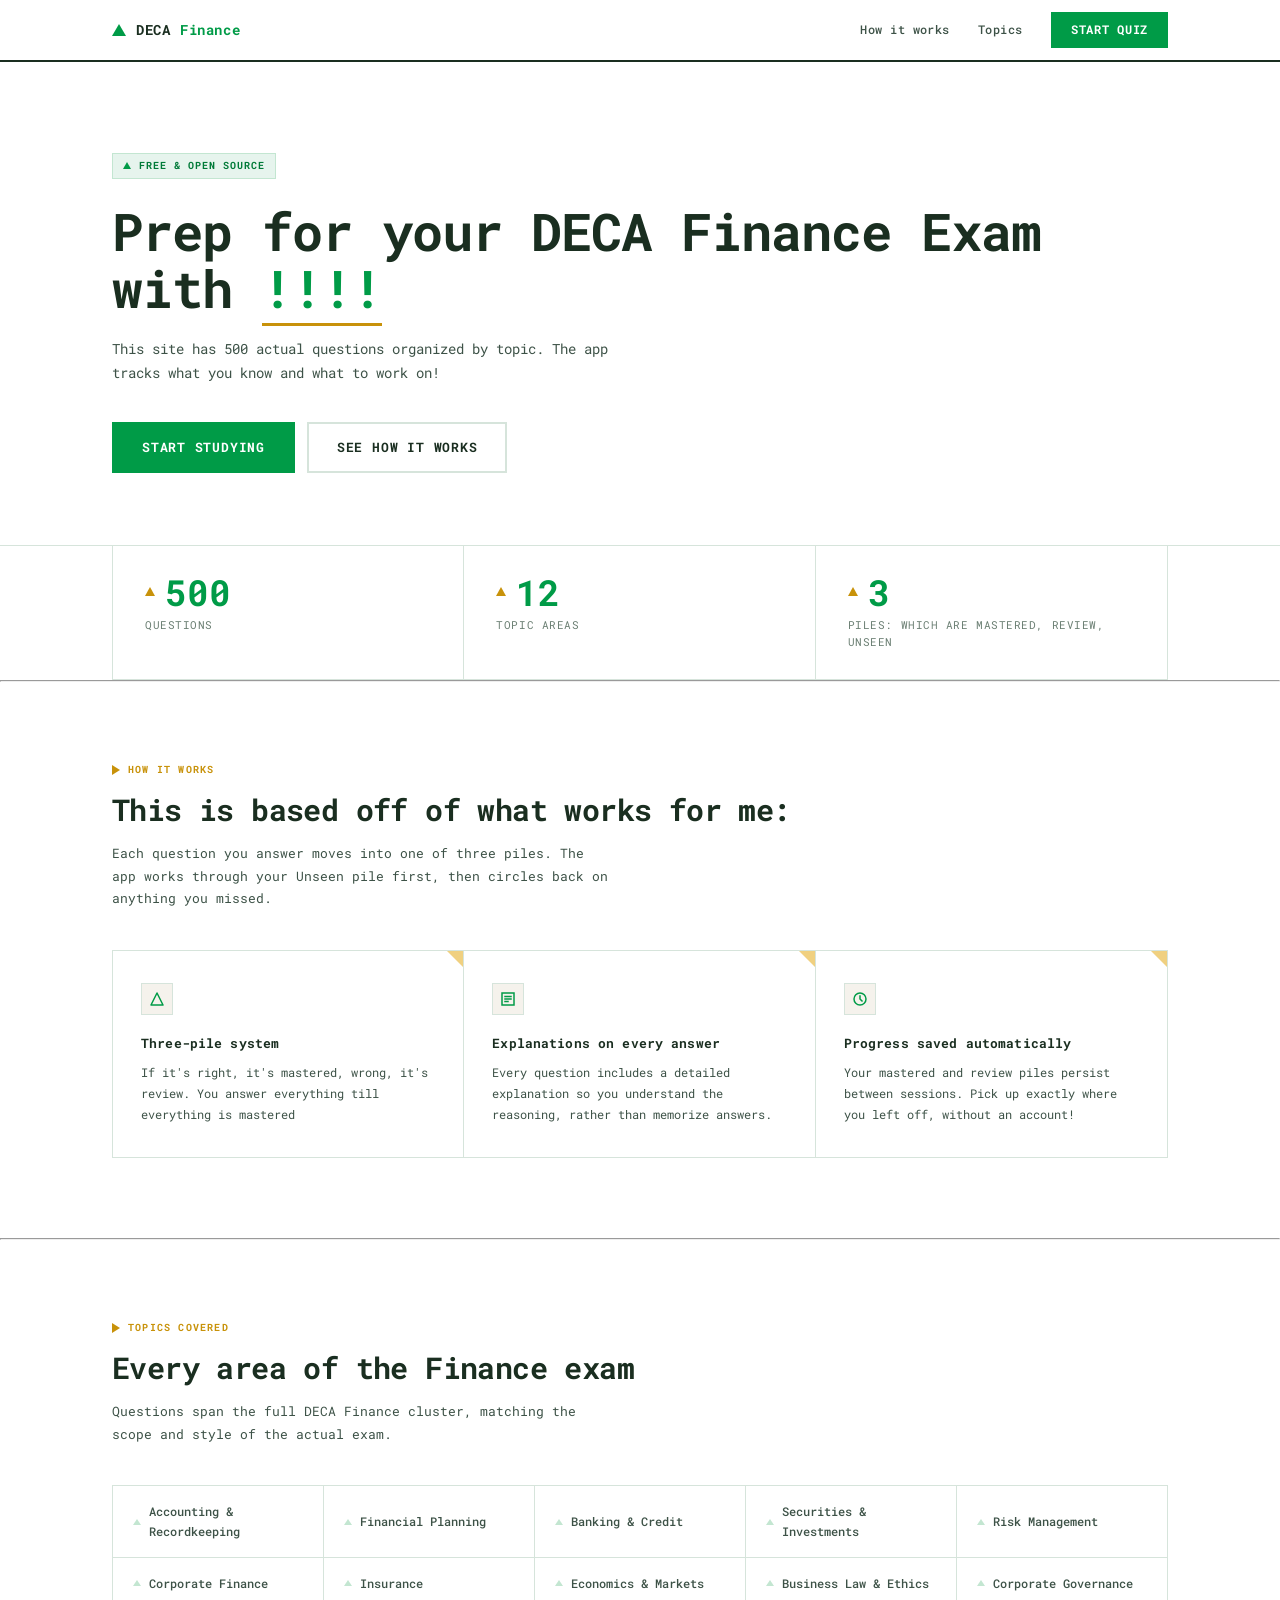
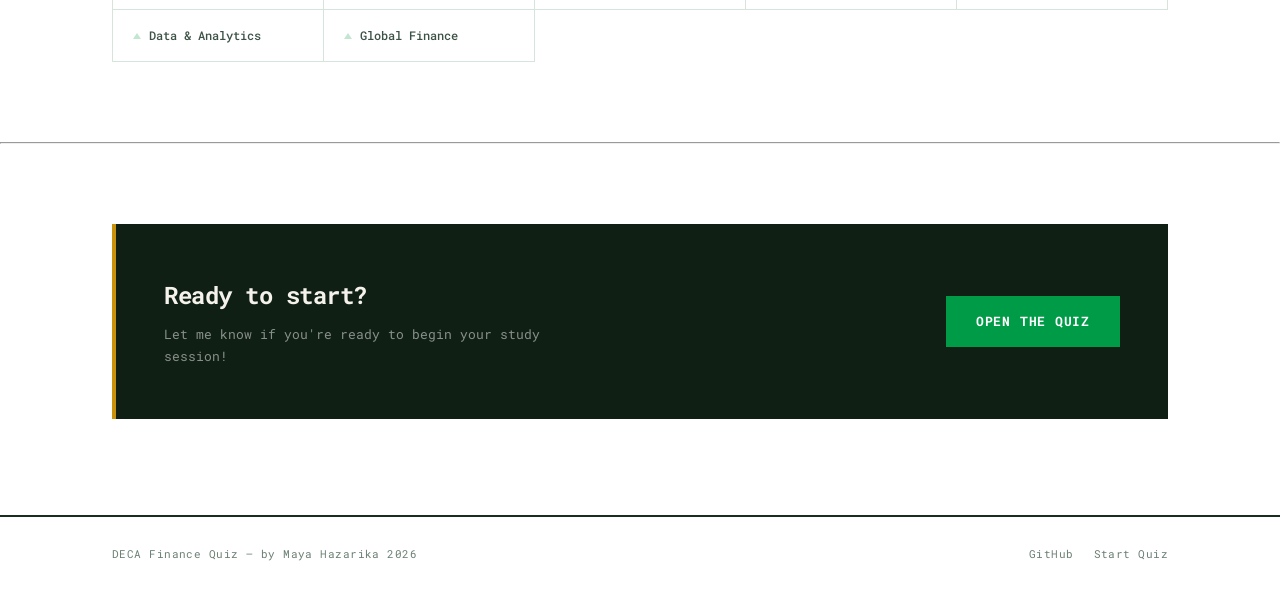
==== commit 18175f82: "fix corny text" ====
--- a/index.html
+++ b/index.html
@@ -36,8 +36,8 @@
             Free &amp; Open Source
           </span>
         </div>
-        <h1 class="hero__title">Prep for DECA Finance<br>with <em>spaced repetition</em></h1>
-        <p class="hero__desc">500+ real exam-style questions organized by topic. The app tracks what you know, surfaces what you don't, and keeps pushing until every answer is second nature.</p>
+        <h1 class="hero__title">Prep for your DECA Finance Exam<br>with <em>!!!!</em></h1>
+        <p class="hero__desc">This site has 500 actual questions organized by topic. The app tracks what you know and what to work on!</p>
         <div class="hero__actions">
           <a href="quiz.html" class="btn btn--primary btn--lg">Start studying</a>
           <a href="#how-it-works" class="btn btn--ghost btn--lg">See how it works</a>
@@ -50,21 +50,21 @@
         <div class="stat-row">
           <div class="stat-card">
             <div class="stat-card__value">
-              <span class="stat-card__tri"></span>500+
+              <span class="stat-card__tri"></span>500
             </div>
-            <div class="stat-card__label">Exam-style questions</div>
+            <div class="stat-card__label">Questions</div>
           </div>
           <div class="stat-card">
             <div class="stat-card__value">
               <span class="stat-card__tri"></span>12
             </div>
-            <div class="stat-card__label">Finance topic areas</div>
+            <div class="stat-card__label">Topic Areas</div>
           </div>
           <div class="stat-card">
             <div class="stat-card__value">
               <span class="stat-card__tri"></span>3
             </div>
-            <div class="stat-card__label">Smart piles: Mastered, Review, Unseen</div>
+            <div class="stat-card__label">Piles: which are Mastered, Review, Unseen</div>
           </div>
         </div>
       </div>
@@ -77,7 +77,7 @@
         <div class="section__label">
           <span class="section__label-tri"></span>How it works
         </div>
-        <h2 class="section__title">Built around how memory actually works</h2>
+        <h2 class="section__title">This is based off of what works for me:</h2>
         <p class="section__desc">Each question you answer moves into one of three piles. The app works through your Unseen pile first, then circles back on anything you missed.</p>
 
         <div class="feature-grid">
@@ -89,7 +89,7 @@
               </svg>
             </div>
             <div class="feature-card__title">Three-pile system</div>
-            <div class="feature-card__desc">Get it right and it moves to Mastered. Get it wrong and it goes to Review. The system keeps working until every question is mastered.</div>
+            <div class="feature-card__desc">If it's right, it's mastered, wrong, it's review. You answer everything till everything is mastered</div>
           </div>
           <div class="feature-card">
             <div class="feature-card__corner"></div>
@@ -100,7 +100,7 @@
               </svg>
             </div>
             <div class="feature-card__title">Explanations on every answer</div>
-            <div class="feature-card__desc">Every question includes a detailed explanation so you understand the reasoning, not just the answer.</div>
+            <div class="feature-card__desc">Every question includes a detailed explanation so you understand the reasoning, rather than memorize answers.</div>
           </div>
           <div class="feature-card">
             <div class="feature-card__corner"></div>
@@ -111,7 +111,7 @@
               </svg>
             </div>
             <div class="feature-card__title">Progress saved automatically</div>
-            <div class="feature-card__desc">Your mastered and review piles persist between sessions. Pick up exactly where you left off, no account required.</div>
+            <div class="feature-card__desc">Your mastered and review piles persist between sessions. Pick up exactly where you left off, without an account!</div>
           </div>
         </div>
       </div>
@@ -151,7 +151,7 @@
         <div class="cta-block">
           <div>
             <h2>Ready to start?</h2>
-            <p>No sign-up. No ads. Just 500+ questions and a system that works.</p>
+            <p>Let me know if you're ready to begin your study session!</p>
           </div>
           <a href="quiz.html" class="btn btn--primary btn--lg">Open the quiz</a>
         </div>
@@ -163,9 +163,9 @@
   <footer class="site-footer">
     <div class="container">
       <div class="site-footer__inner">
-        <span class="site-footer__copy">DECA Finance Quiz &mdash; open source study tool</span>
+        <span class="site-footer__copy">DECA Finance Quiz &mdash; by Maya Hazarika 2026</span>
         <div class="site-footer__links">
-          <a href="https://github.com" target="_blank" rel="noopener">GitHub</a>
+          <a href="https://github.com/mayalh22/deca-finance-cluster" target="_blank" rel="noopener">GitHub</a>
           <a href="quiz.html">Start Quiz</a>
         </div>
       </div>
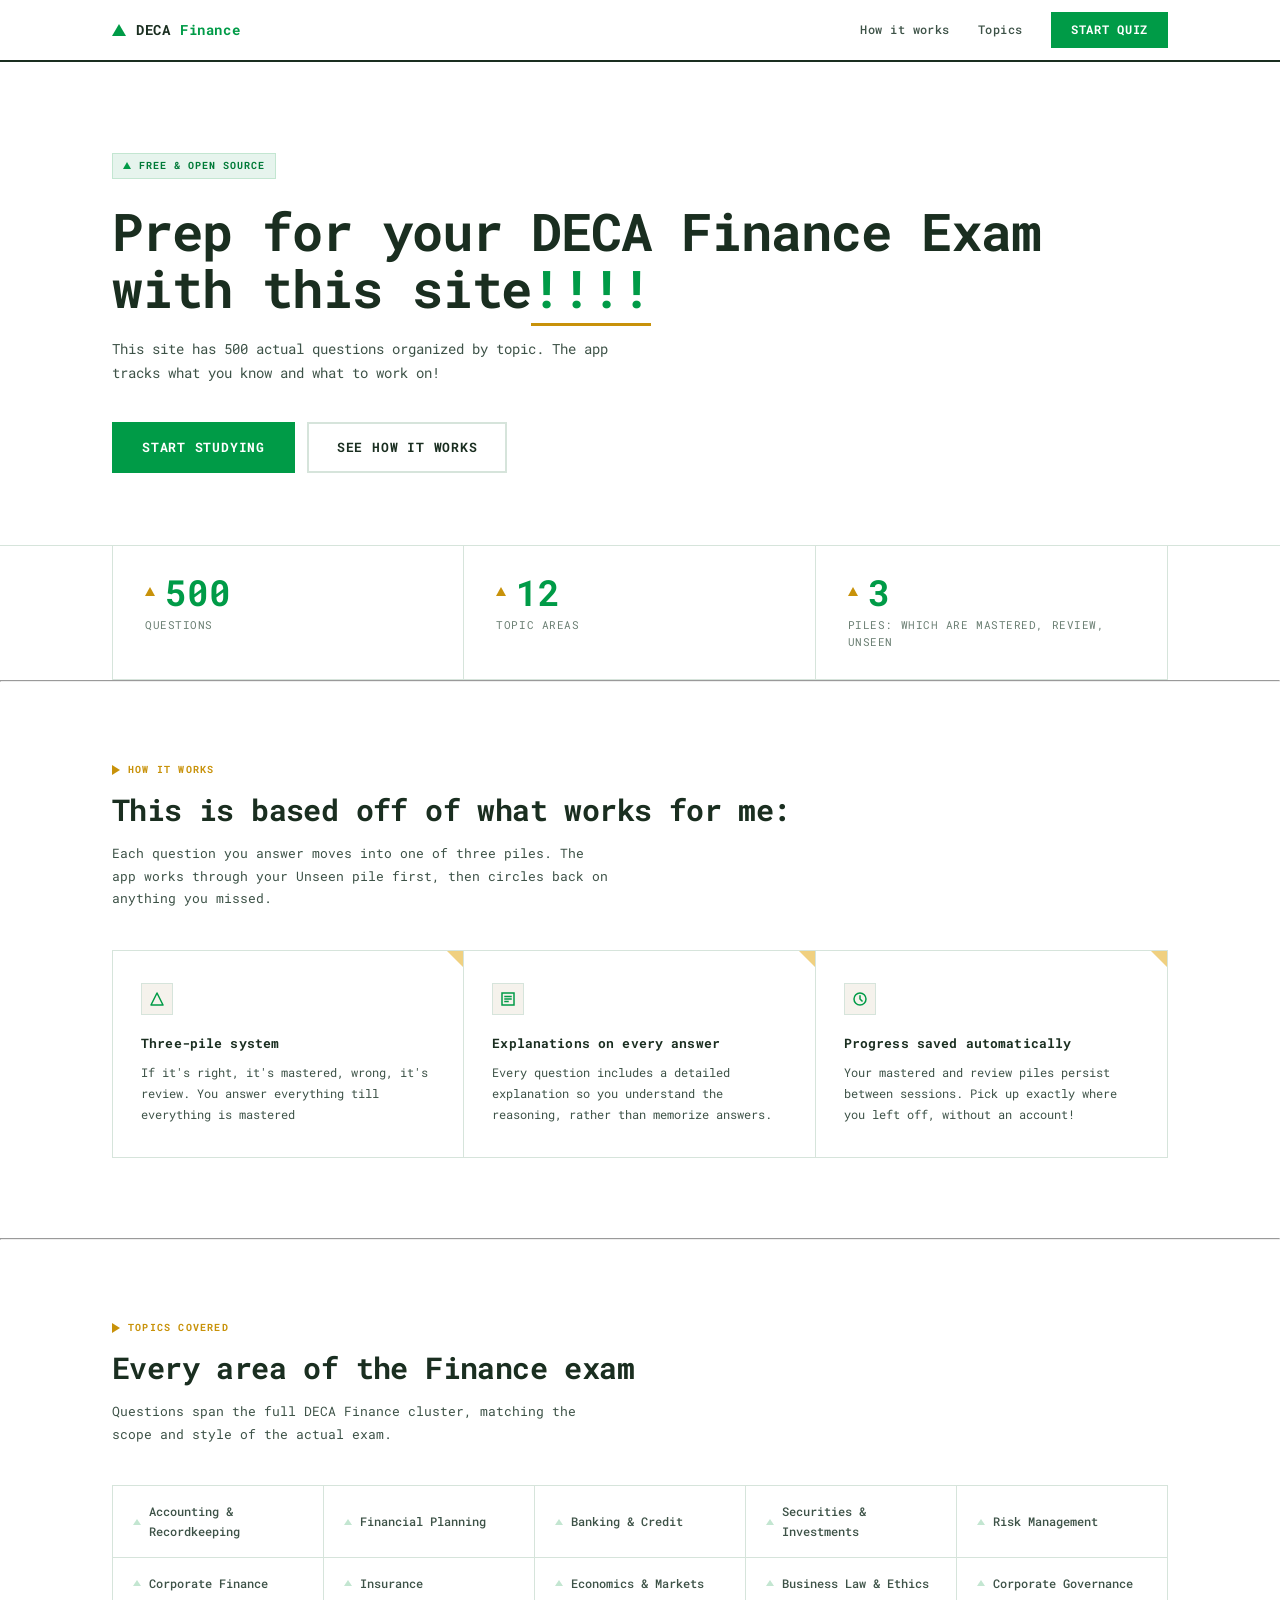
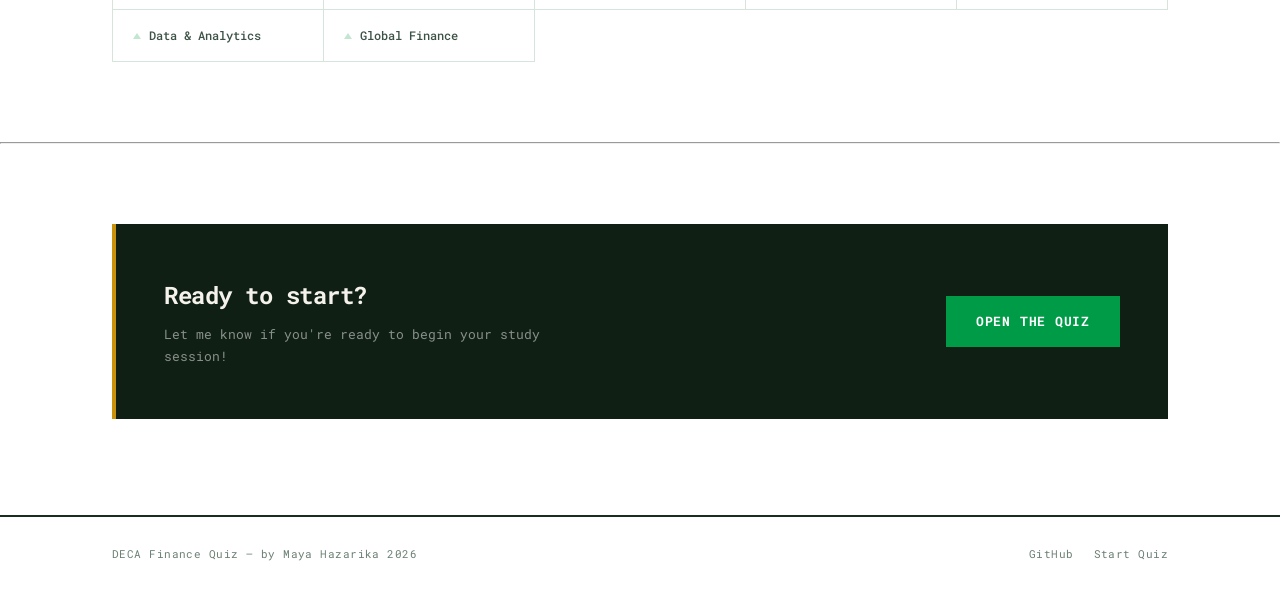
==== commit 04b604a6: "Update hero title text in index.html" ====
--- a/index.html
+++ b/index.html
@@ -36,7 +36,7 @@
             Free &amp; Open Source
           </span>
         </div>
-        <h1 class="hero__title">Prep for your DECA Finance Exam<br>with <em>!!!!</em></h1>
+        <h1 class="hero__title">Prep for your DECA Finance Exam<br>with this site<em>!!!!</em></h1>
         <p class="hero__desc">This site has 500 actual questions organized by topic. The app tracks what you know and what to work on!</p>
         <div class="hero__actions">
           <a href="quiz.html" class="btn btn--primary btn--lg">Start studying</a>
@@ -173,4 +173,4 @@
   </footer>
 
 </body>
-</html>+</html>
